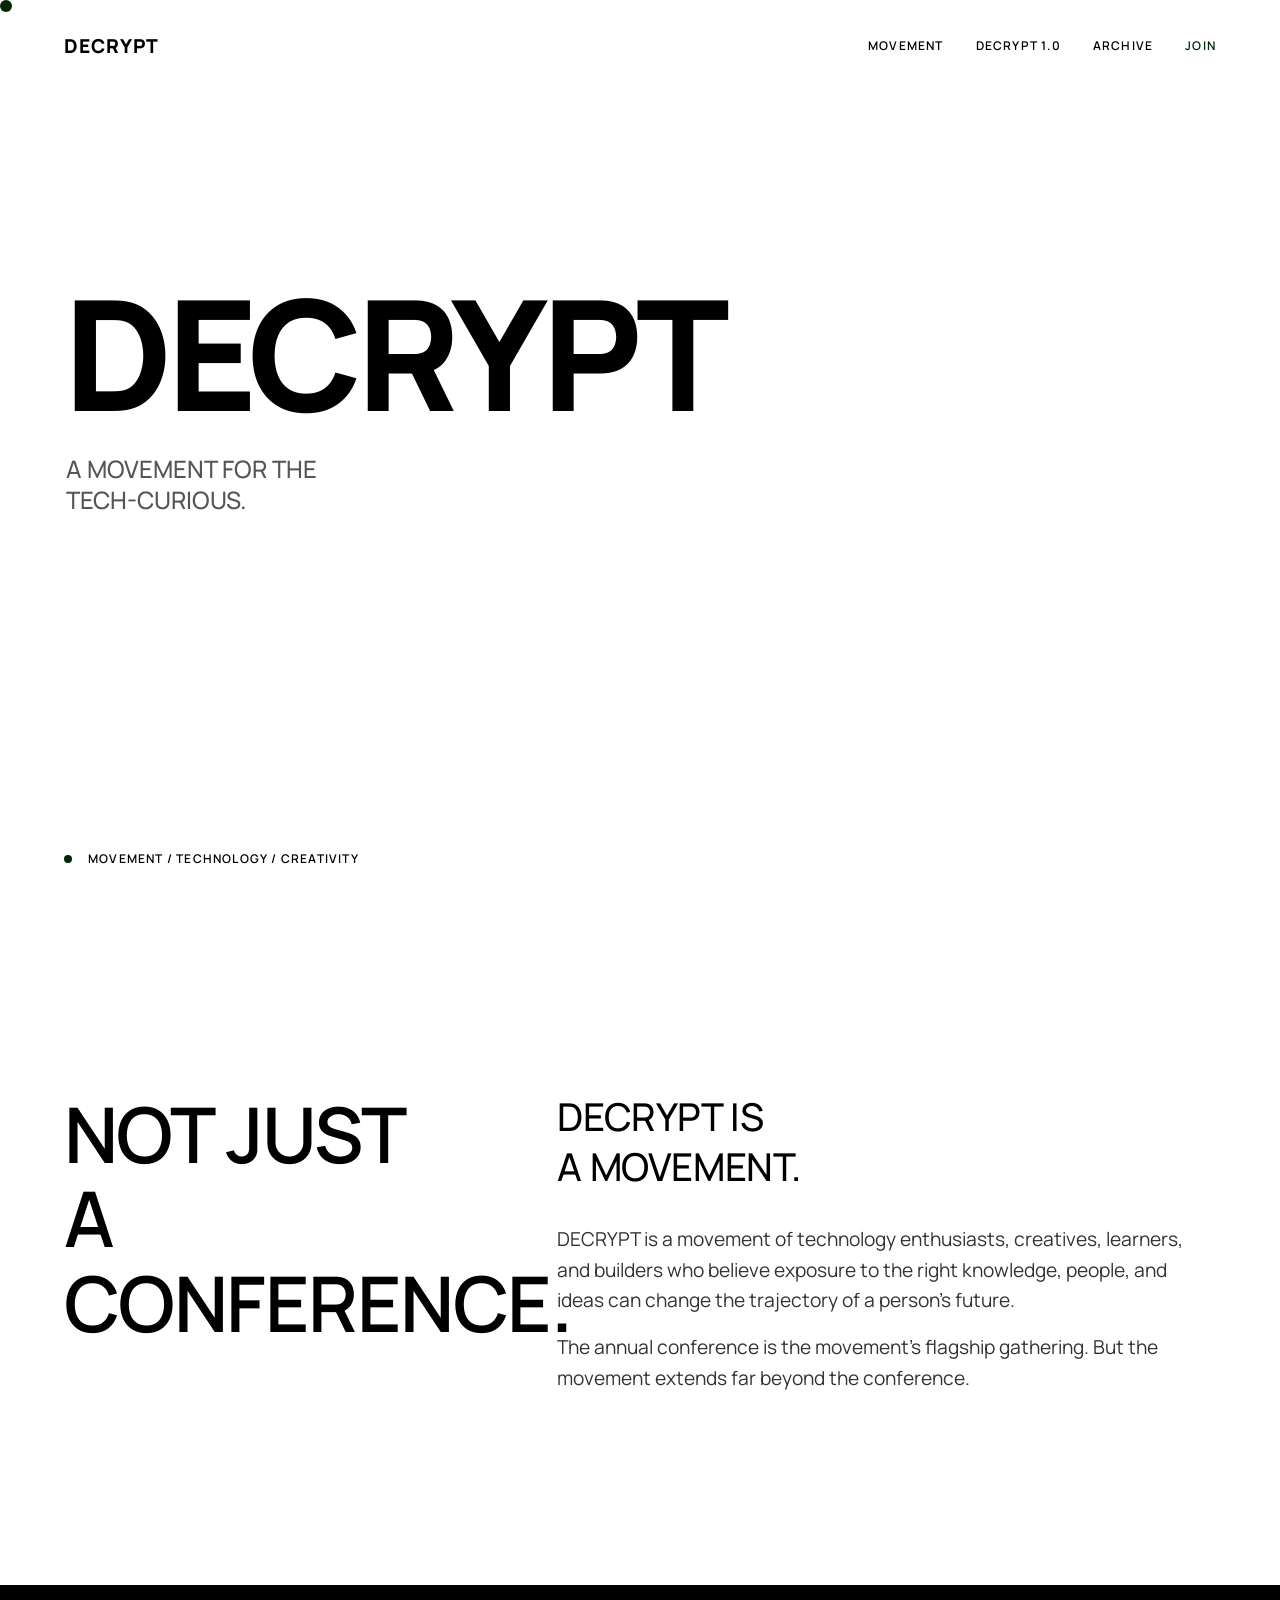
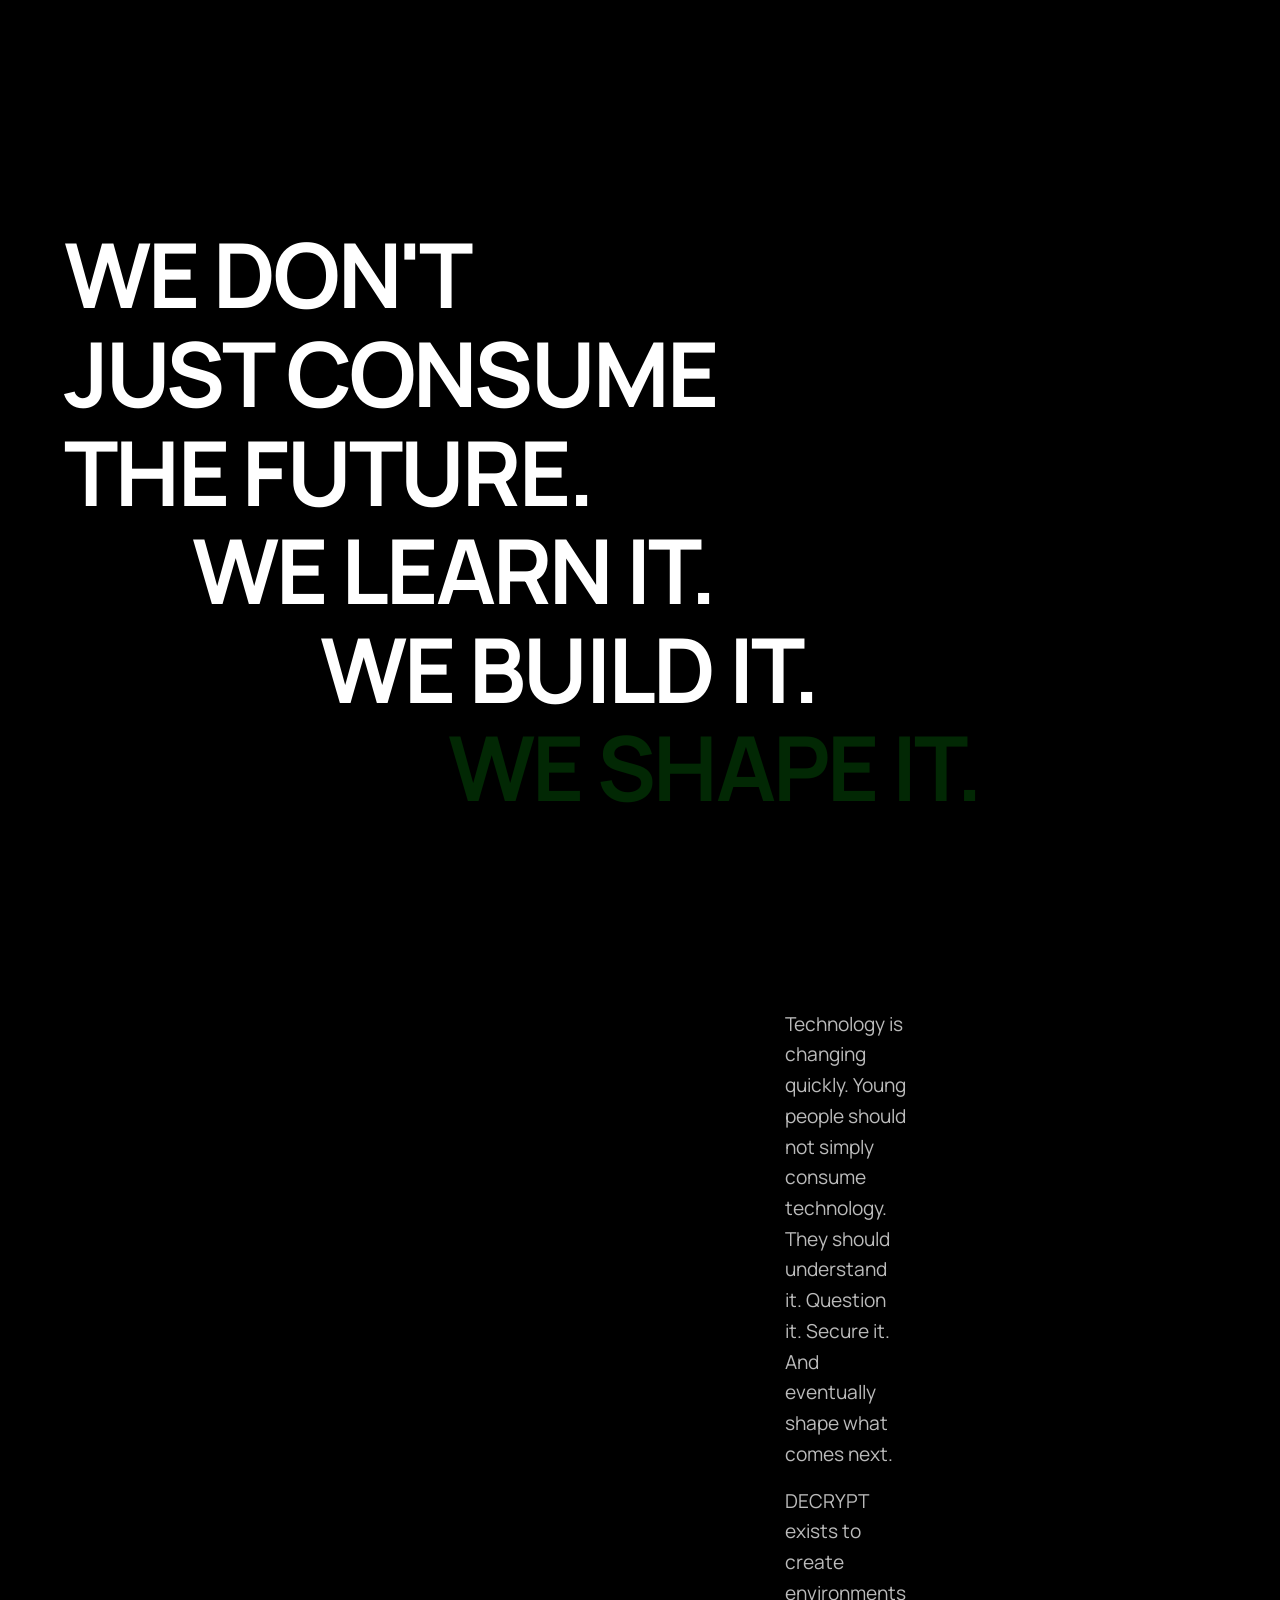
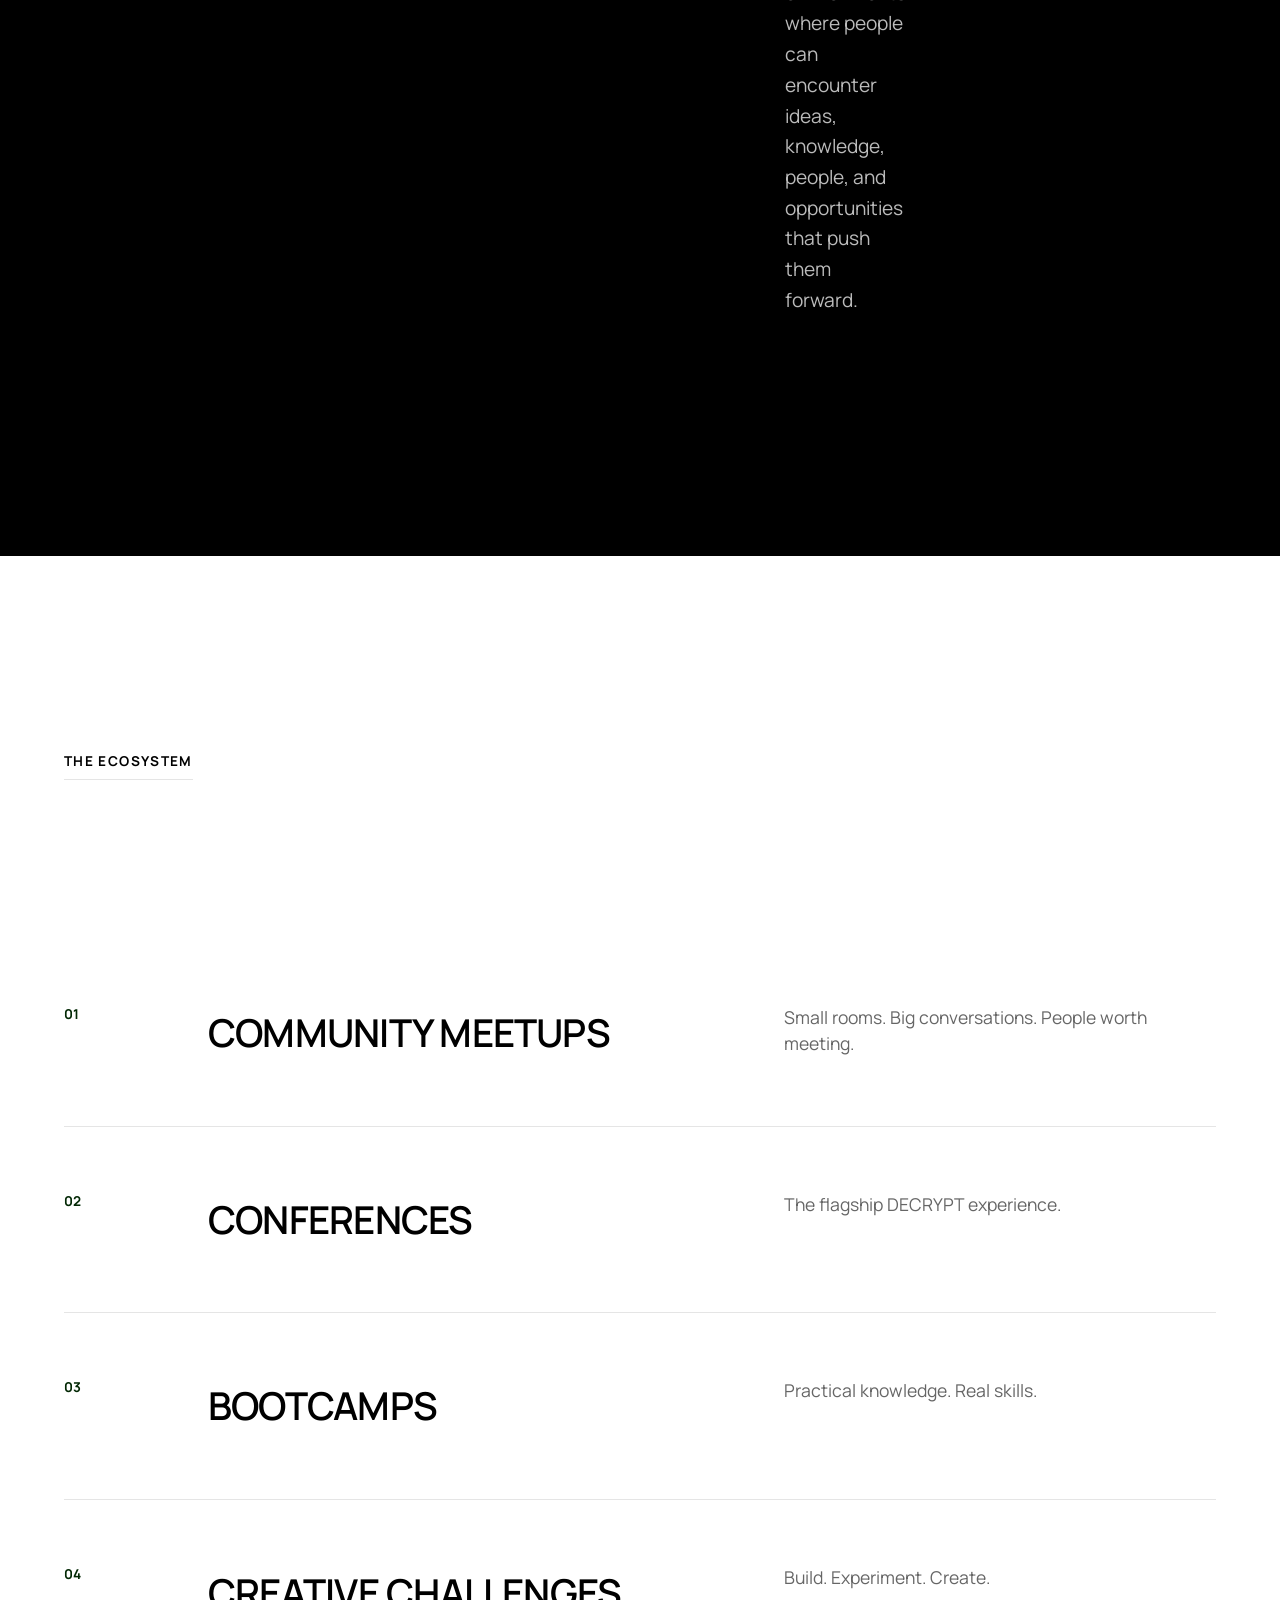
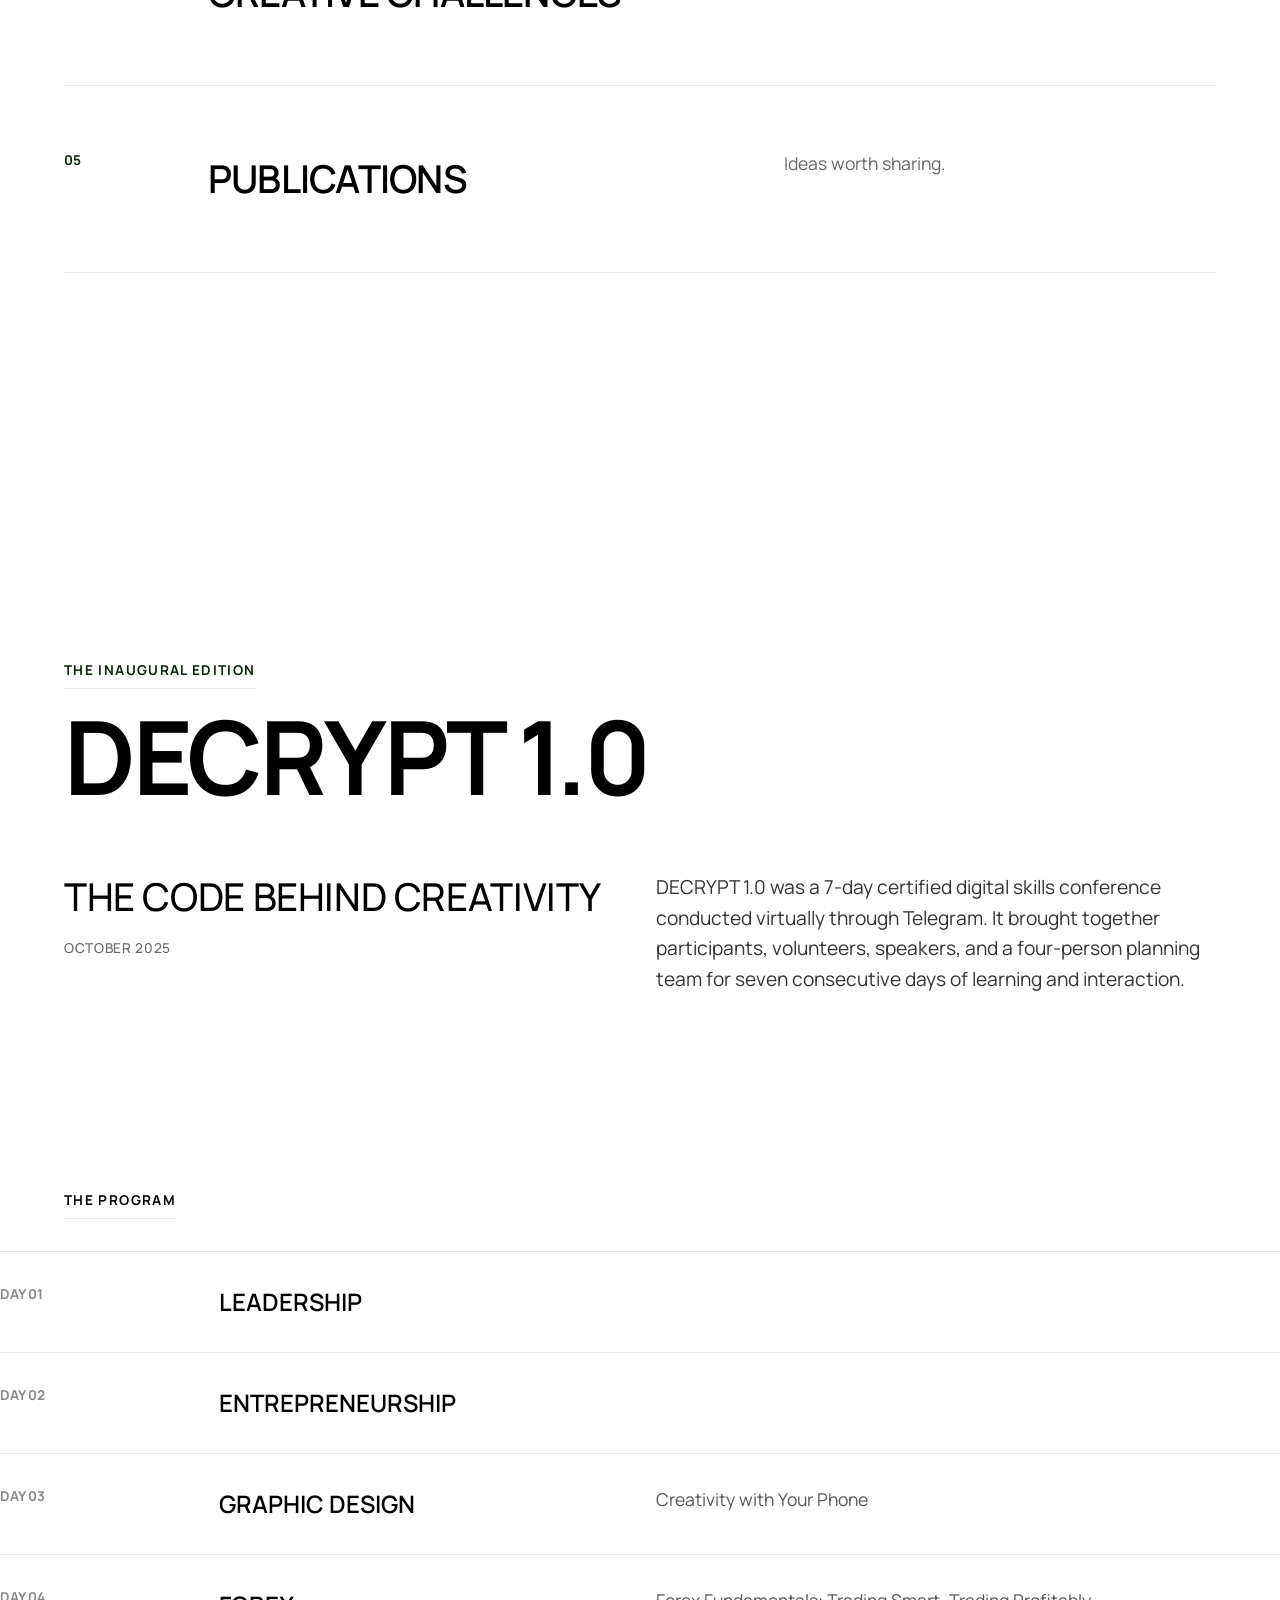
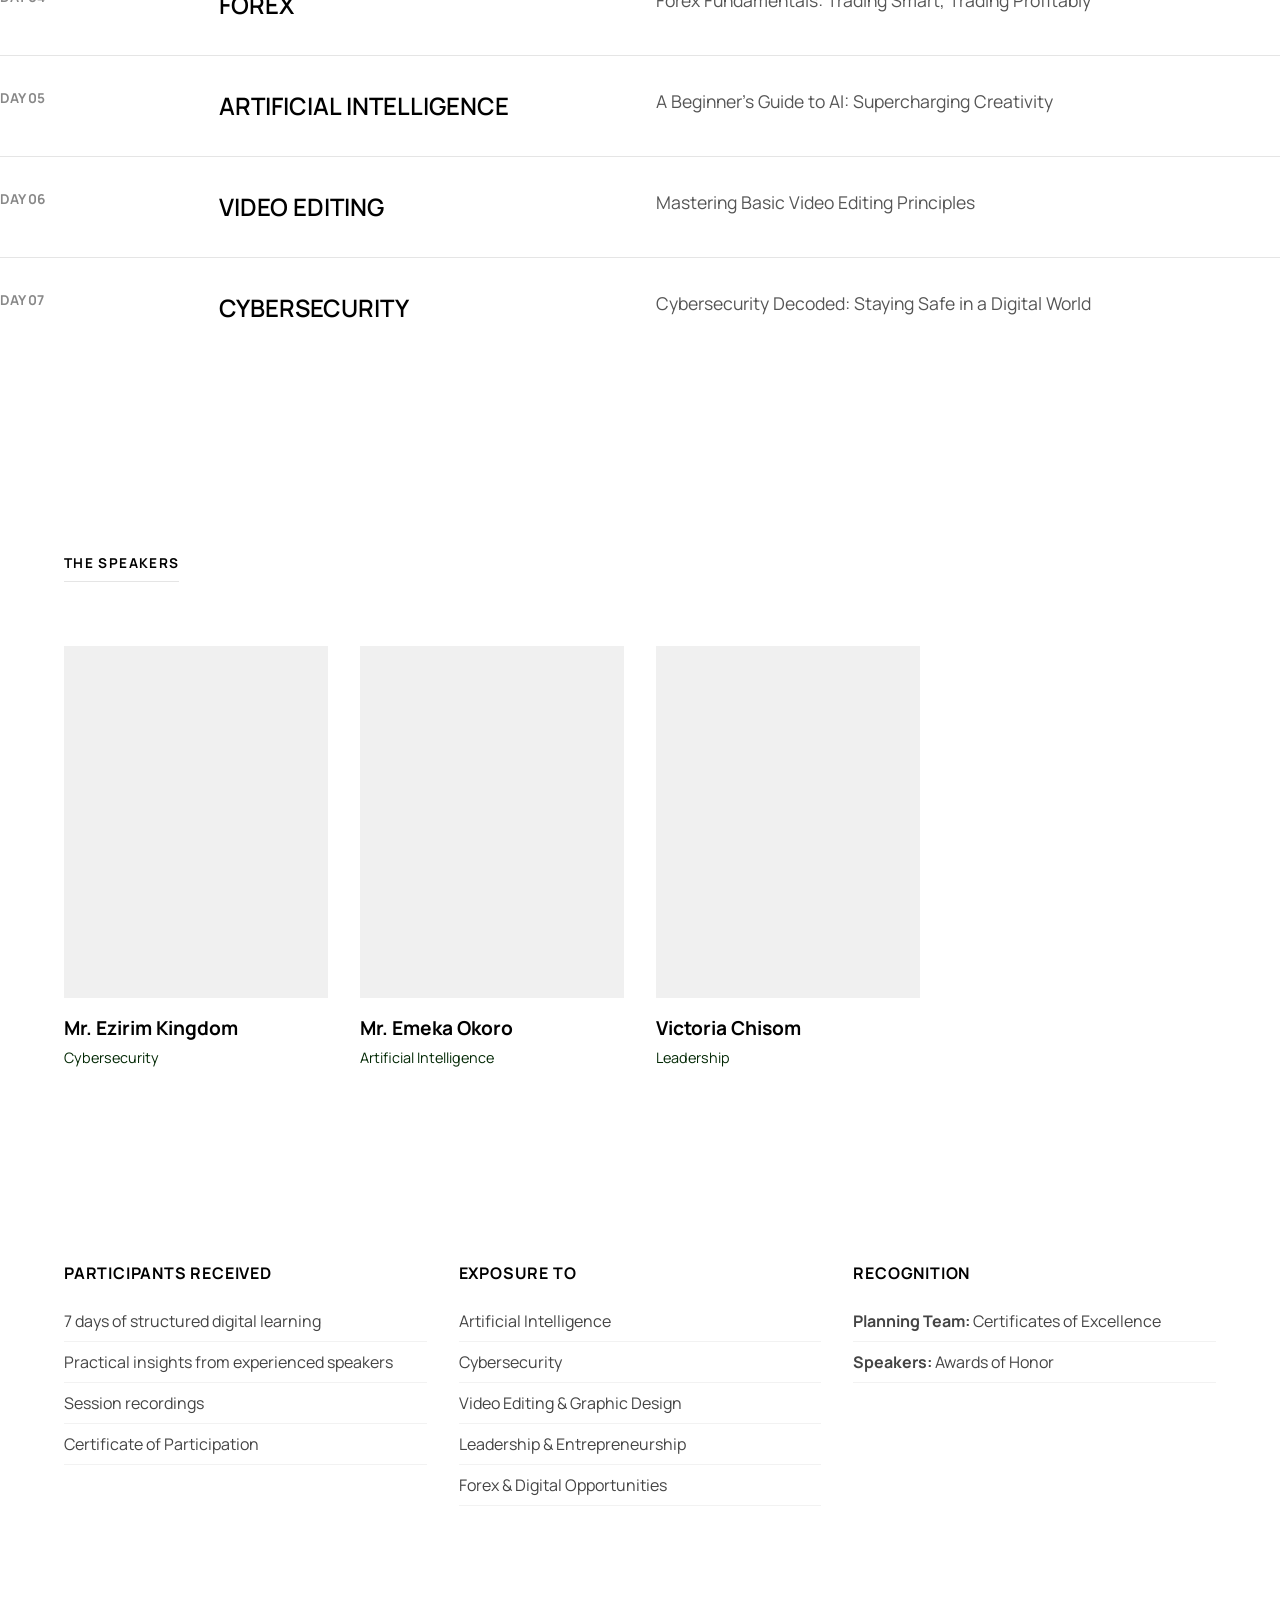
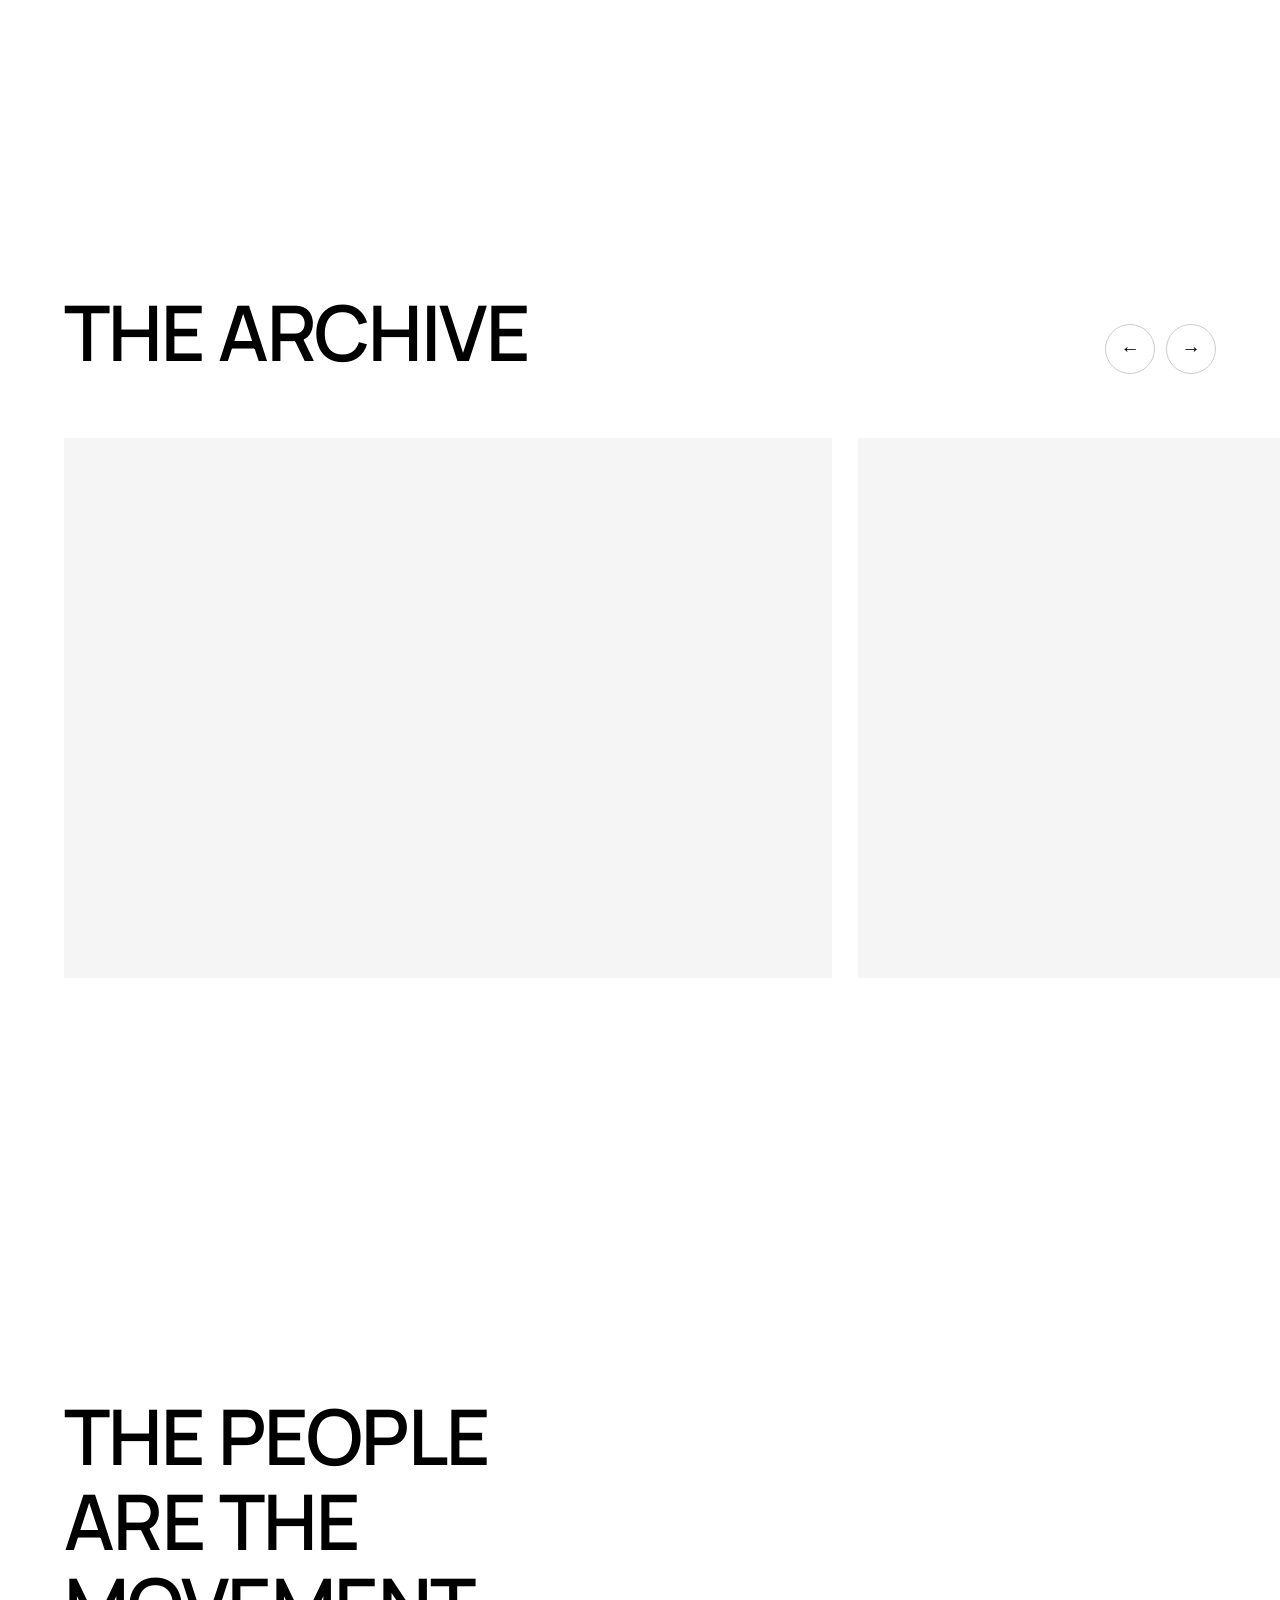
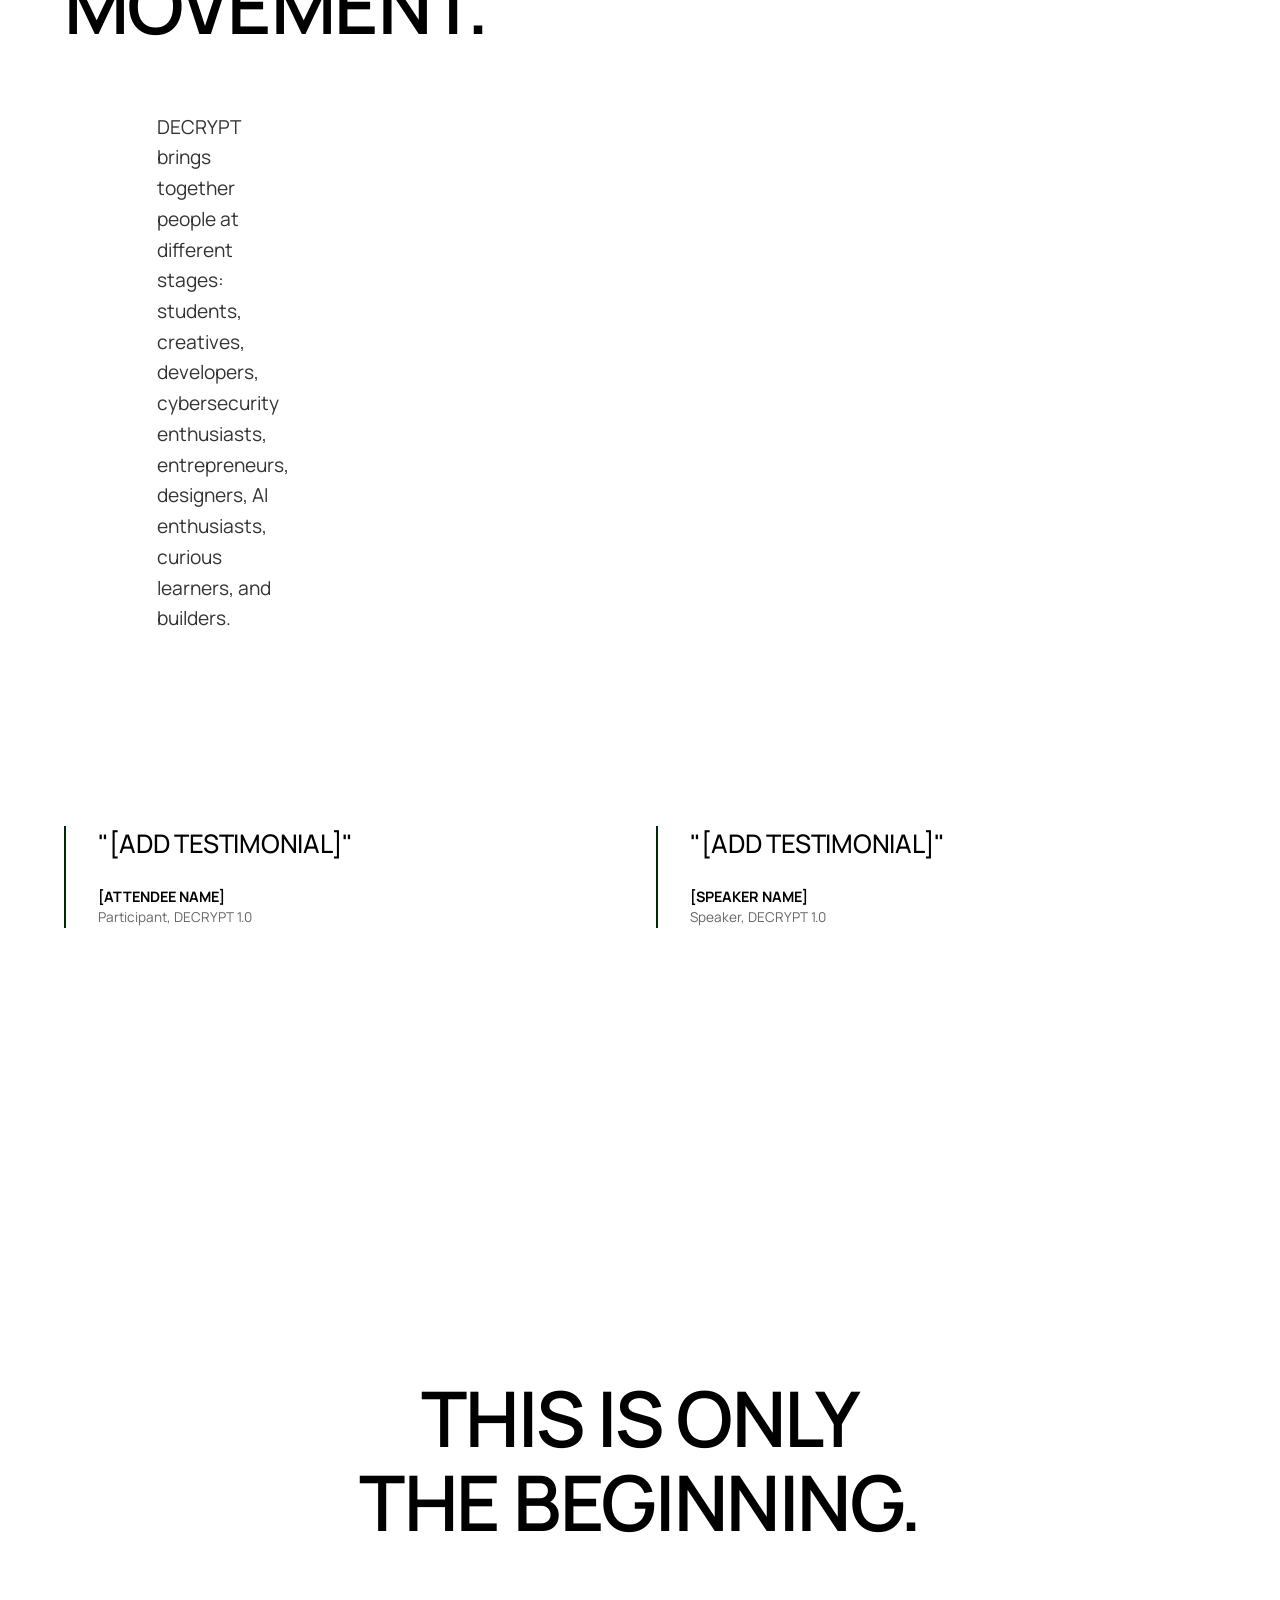
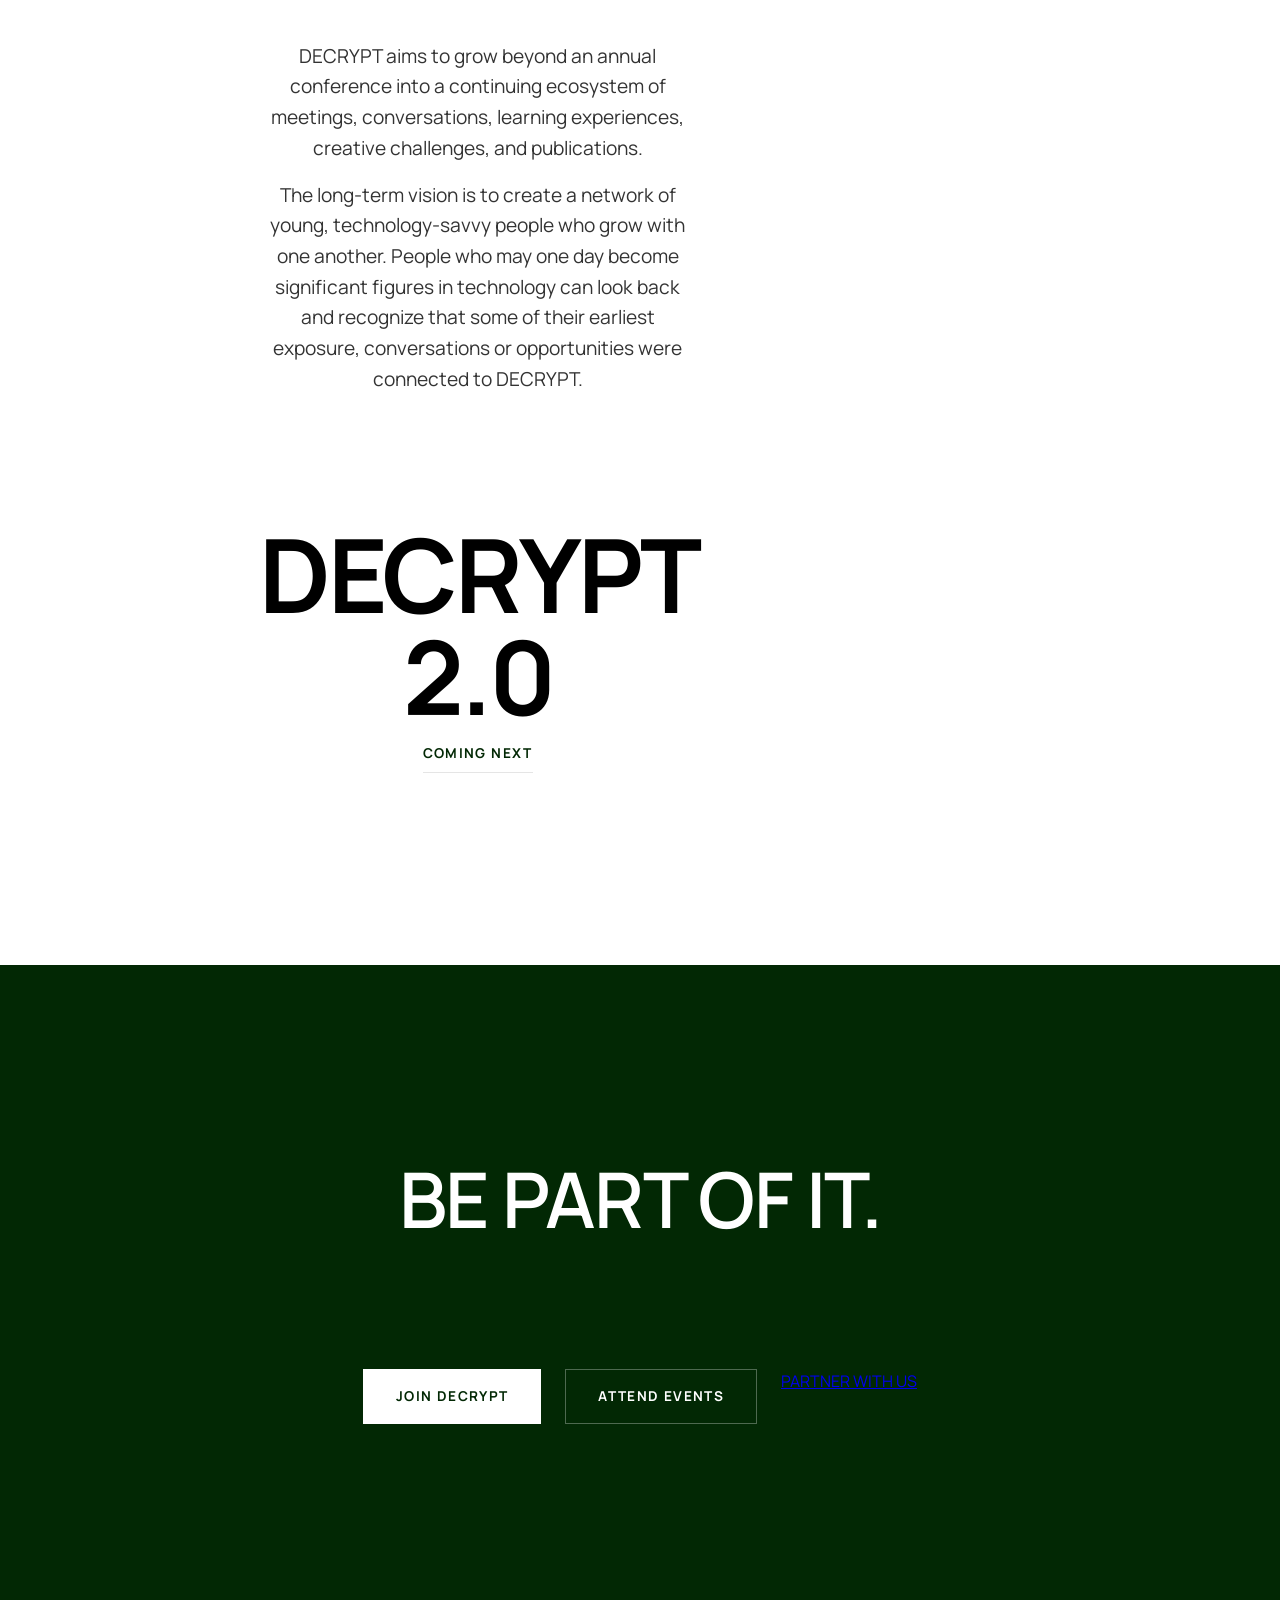
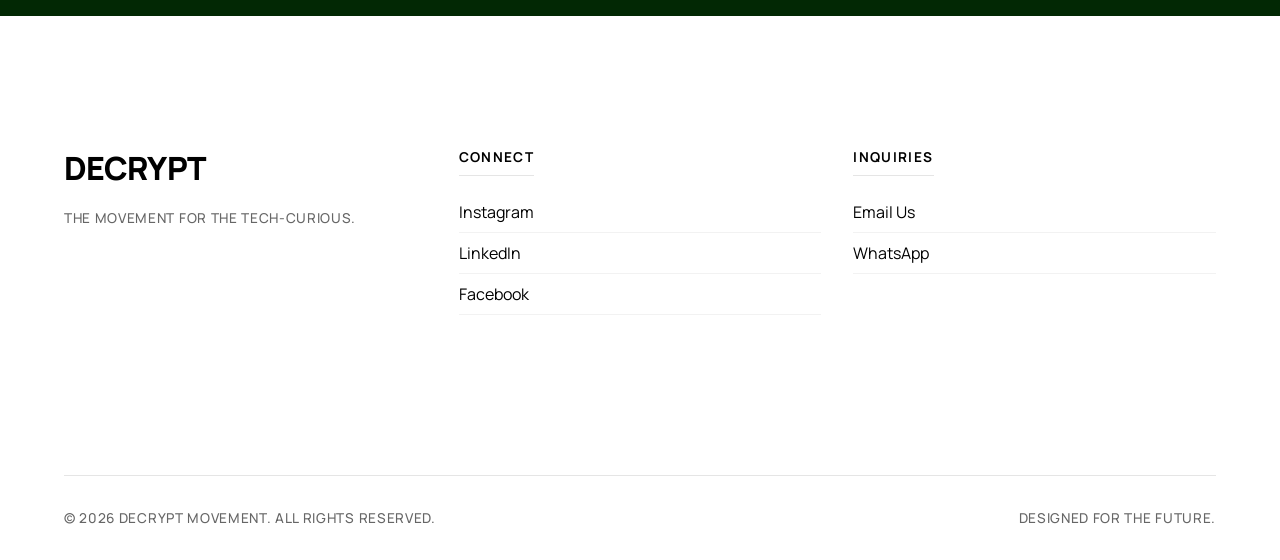
==== Decrypt/index.html @ 476b88a9 "Initial commit" ====
<!DOCTYPE html>
<html lang="en">
<head>
    <meta charset="UTF-8">
    <meta name="viewport" content="width=device-width, initial-scale=1.0">
    <title>DECRYPT — The Movement</title>
    <meta name="description" content="DECRYPT is a movement of technology enthusiasts, creatives and builders creating spaces to learn, connect and shape what comes next.">
    
    <!-- Typography -->
    <link rel="preconnect" href="https://fonts.googleapis.com">
    <link rel="preconnect" href="https://fonts.gstatic.com" crossorigin>
    <link href="https://fonts.googleapis.com/css2?family=Manrope:wght@300;400;500;600;700;800&display=swap" rel="stylesheet">
    
    <link rel="stylesheet" href="style.css">
</head>
<body>

    <!-- Loading Sequence -->
    <div id="loader">
        <div class="loader-text">DECRYPT</div>
        <div class="loader-line"></div>
    </div>

    <!-- Custom Cursor (Desktop Only) -->
    <div id="cursor">
        <span class="cursor-text"></span>
    </div>

    <!-- Navigation -->
    <nav id="navbar">
        <div class="nav-container">
            <div class="nav-logo">
                <a href="#hero">DECRYPT</a>
            </div>
            <div class="nav-links">
                <a href="#movement">MOVEMENT</a>
                <a href="#decrypt-1">DECRYPT 1.0</a>
                <a href="#archive">ARCHIVE</a>
                <a href="#join" class="nav-join">JOIN</a>
            </div>
            <button class="mobile-menu-btn" aria-label="Toggle menu">
                <span></span>
                <span></span>
            </button>
        </div>
    </nav>

    <!-- Mobile Menu Overlay -->
    <div class="mobile-menu">
        <div class="mobile-links">
            <a href="#movement">MOVEMENT</a>
            <a href="#decrypt-1">DECRYPT 1.0</a>
            <a href="#archive">ARCHIVE</a>
            <a href="#join">JOIN DECRYPT</a>
        </div>
    </div>

    <main>
        <!-- 01 HERO -->
        <section id="hero" class="section-hero">
            <div class="hero-content">
                <h1 class="hero-title reveal-text">DECRYPT</h1>
                <div class="hero-meta reveal-up">
                    <p>A MOVEMENT FOR THE<br>TECH-CURIOUS.</p>
                </div>
            </div>
            <div class="hero-footer reveal-up delay-1">
                <span class="green-dot"></span>
                <p>MOVEMENT / TECHNOLOGY / CREATIVITY</p>
            </div>
        </section>

        <!-- 02 THE MOVEMENT -->
        <section id="movement" class="section-movement">
            <div class="grid">
                <div class="col-5">
                    <h2 class="section-heading reveal-up">NOT JUST<br>A CONFERENCE.</h2>
                </div>
                <div class="col-7">
                    <p class="large-body reveal-up delay-1">DECRYPT IS<br>A MOVEMENT.</p>
                    <p class="standard-body reveal-up delay-2 mt-2">DECRYPT is a movement of technology enthusiasts, creatives, learners, and builders who believe exposure to the right knowledge, people, and ideas can change the trajectory of a person's future.</p>
                    <p class="standard-body reveal-up delay-3 mt-1">The annual conference is the movement's flagship gathering. But the movement extends far beyond the conference.</p>
                </div>
            </div>
        </section>

        <!-- 03 MANIFESTO -->
        <section id="manifesto" class="section-manifesto">
            <div class="manifesto-wrapper">
                <h2 class="manifesto-text reveal-up">WE DON'T<br>JUST CONSUME<br>THE FUTURE.</h2>
                <h2 class="manifesto-text indent-1 reveal-up">WE LEARN IT.</h2>
                <h2 class="manifesto-text indent-2 reveal-up">WE BUILD IT.</h2>
                <h2 class="manifesto-text indent-3 reveal-up accent-text">WE SHAPE IT.</h2>
                
                <div class="grid mt-5">
                    <div class="col-4 push-8">
                        <p class="standard-body reveal-up">Technology is changing quickly. Young people should not simply consume technology. They should understand it. Question it. Secure it. And eventually shape what comes next.</p>
                        <p class="standard-body reveal-up mt-1">DECRYPT exists to create environments where people can encounter ideas, knowledge, people, and opportunities that push them forward.</p>
                    </div>
                </div>
            </div>
        </section>

        <!-- 04 WHAT WE DO -->
        <section id="ecosystem" class="section-ecosystem">
            <div class="grid">
                <div class="col-12 mb-4">
                    <h3 class="meta-heading reveal-up">THE ECOSYSTEM</h3>
                </div>
                <div class="col-12 ecosystem-list" id="ecosystem-container">
                    <!-- Populated by JS -->
                </div>
            </div>
        </section>

        <!-- 05 DECRYPT 1.0 -->
        <section id="decrypt-1" class="section-decrypt-1">
            <div class="grid decrypt-header">
                <div class="col-12 reveal-up">
                    <h3 class="meta-heading accent-text">THE INAUGURAL EDITION</h3>
                    <h2 class="massive-heading mt-1">DECRYPT 1.0</h2>
                </div>
                <div class="col-6 mt-2 reveal-up delay-1">
                    <p class="large-body">THE CODE BEHIND CREATIVITY</p>
                    <p class="meta-text mt-1">OCTOBER 2025</p>
                </div>
                <div class="col-6 mt-2 reveal-up delay-2">
                    <p class="standard-body">DECRYPT 1.0 was a 7-day certified digital skills conference conducted virtually through Telegram. It brought together participants, volunteers, speakers, and a four-person planning team for seven consecutive days of learning and interaction.</p>
                </div>
            </div>

            <!-- Timeline -->
            <div class="timeline-container mt-5">
                <div class="grid">
                    <div class="col-12 mb-2">
                        <h3 class="meta-heading reveal-up">THE PROGRAM</h3>
                    </div>
                </div>
                <div class="timeline" id="timeline-container">
                    <!-- Populated by JS -->
                </div>
            </div>

            <!-- Speakers -->
            <div class="speakers-container mt-5">
                <div class="grid">
                    <div class="col-12 mb-3">
                        <h3 class="meta-heading reveal-up">THE SPEAKERS</h3>
                    </div>
                </div>
                <div class="grid speakers-grid" id="speakers-container">
                    <!-- Populated by JS -->
                </div>
            </div>

            <!-- Outcomes -->
            <div class="outcomes-container mt-5">
                <div class="grid">
                    <div class="col-4 reveal-up">
                        <h4 class="small-heading mb-1">PARTICIPANTS RECEIVED</h4>
                        <ul class="clean-list">
                            <li>7 days of structured digital learning</li>
                            <li>Practical insights from experienced speakers</li>
                            <li>Session recordings</li>
                            <li>Certificate of Participation</li>
                        </ul>
                    </div>
                    <div class="col-4 reveal-up delay-1">
                        <h4 class="small-heading mb-1">EXPOSURE TO</h4>
                        <ul class="clean-list">
                            <li>Artificial Intelligence</li>
                            <li>Cybersecurity</li>
                            <li>Video Editing & Graphic Design</li>
                            <li>Leadership & Entrepreneurship</li>
                            <li>Forex & Digital Opportunities</li>
                        </ul>
                    </div>
                    <div class="col-4 reveal-up delay-2">
                        <h4 class="small-heading mb-1">RECOGNITION</h4>
                        <ul class="clean-list">
                            <li><strong>Planning Team:</strong> Certificates of Excellence</li>
                            <li><strong>Speakers:</strong> Awards of Honor</li>
                        </ul>
                    </div>
                </div>
            </div>
        </section>

        <!-- 06 THE ARCHIVE -->
        <section id="archive" class="section-archive">
            <div class="archive-header reveal-up">
                <h2 class="section-heading">THE ARCHIVE</h2>
                <div class="archive-controls">
                    <button id="prev-archive" aria-label="Previous image">←</button>
                    <button id="next-archive" aria-label="Next image">→</button>
                </div>
            </div>
            
            <div class="archive-carousel" id="archive-carousel">
                <!-- Populated by JS -->
            </div>
        </section>

        <!-- 07 PEOPLE / COMMUNITY -->
        <section id="people" class="section-people">
            <div class="grid">
                <div class="col-6 reveal-up">
                    <h2 class="section-heading">THE PEOPLE<br>ARE THE<br>MOVEMENT.</h2>
                </div>
                <div class="col-5 push-1 mt-2 reveal-up delay-1">
                    <p class="standard-body">DECRYPT brings together people at different stages: students, creatives, developers, cybersecurity enthusiasts, entrepreneurs, designers, AI enthusiasts, curious learners, and builders.</p>
                </div>
            </div>

            <div class="testimonials mt-5" id="testimonials-container">
                <!-- Populated by JS -->
            </div>
        </section>

        <!-- 08 WHAT'S NEXT -->
        <section id="future" class="section-future">
            <div class="grid">
                <div class="col-12 reveal-up">
                    <h2 class="section-heading text-center">THIS IS ONLY<br>THE BEGINNING.</h2>
                </div>
                <div class="col-6 push-3 text-center mt-3 reveal-up delay-1">
                    <p class="standard-body">DECRYPT aims to grow beyond an annual conference into a continuing ecosystem of meetings, conversations, learning experiences, creative challenges, and publications.</p>
                    <p class="standard-body mt-1">The long-term vision is to create a network of young, technology-savvy people who grow with one another. People who may one day become significant figures in technology can look back and recognize that some of their earliest exposure, conversations or opportunities were connected to DECRYPT.</p>
                    
                    <div class="next-teaser mt-4">
                        <h3 class="massive-heading">DECRYPT 2.0</h3>
                        <p class="meta-heading accent-text mt-1">COMING NEXT</p>
                    </div>
                </div>
            </div>
        </section>

        <!-- 09 JOIN DECRYPT -->
        <section id="join" class="section-join">
            <div class="join-content reveal-up">
                <h2 class="section-heading">BE PART OF IT.</h2>
                <div class="cta-group mt-4" id="cta-container">
                    <!-- Populated by JS -->
                </div>
            </div>
        </section>

    </main>

    <!-- 10 FOOTER -->
    <footer id="footer">
        <div class="grid">
            <div class="col-4">
                <h3 class="footer-logo">DECRYPT</h3>
                <p class="meta-text mt-1">The movement for the tech-curious.</p>
            </div>
            <div class="col-4">
                <h4 class="meta-heading mb-1">CONNECT</h4>
                <ul class="clean-list" id="social-links">
                    <!-- Populated by JS -->
                </ul>
            </div>
            <div class="col-4">
                <h4 class="meta-heading mb-1">INQUIRIES</h4>
                <ul class="clean-list" id="contact-links">
                    <!-- Populated by JS -->
                </ul>
            </div>
            <div class="col-12 footer-bottom mt-4 pt-2 border-top">
                <p class="meta-text">© <span id="current-year"></span> DECRYPT MOVEMENT. ALL RIGHTS RESERVED.</p>
                <p class="meta-text">DESIGNED FOR THE FUTURE.</p>
            </div>
        </div>
    </footer>

    <!-- Fullscreen Image Viewer -->
    <div id="image-viewer" class="fullscreen-viewer">
        <button class="viewer-close" aria-label="Close viewer">✕</button>
        <button class="viewer-prev" aria-label="Previous image">←</button>
        <img src="" alt="Fullscreen view" id="viewer-image">
        <button class="viewer-next" aria-label="Next image">→</button>
        <div class="viewer-counter"><span id="viewer-current">1</span> / <span id="viewer-total">1</span></div>
    </div>

    <script src="script.js"></script>
</body>
</html>
---- Decrypt/style.css ----
/* ==========================================================================
   CSS VARIABLES & SETUP
   ========================================================================== */
:root {
    --bg: #ffffff;
    --text: #000000;
    --accent: #022804;
    
    --font-main: 'Manrope', -apple-system, BlinkMacSystemFont, sans-serif;
    
    --space-xs: 0.5rem;
    --space-sm: 1rem;
    --space-md: 2rem;
    --space-lg: 4rem;
    --space-xl: 8rem;
    --space-xxl: 12rem;
    
    --transition-smooth: cubic-bezier(0.16, 1, 0.3, 1);
}

* {
    margin: 0;
    padding: 0;
    box-sizing: border-box;
}

html {
    scroll-behavior: smooth;
    background-color: var(--bg);
}

body {
    font-family: var(--font-main);
    color: var(--text);
    background-color: var(--bg);
    line-height: 1.5;
    overflow-x: hidden;
    -webkit-font-smoothing: antialiased;
    -moz-osx-font-smoothing: grayscale;
}

::selection {
    background-color: var(--accent);
    color: var(--bg);
}

/* ==========================================================================
   TYPOGRAPHY
   ========================================================================== */
.hero-title {
    font-size: clamp(4rem, 12vw, 12rem);
    font-weight: 800;
    letter-spacing: -0.04em;
    line-height: 0.9;
    text-transform: uppercase;
}

.massive-heading {
    font-size: clamp(3rem, 8vw, 8rem);
    font-weight: 700;
    letter-spacing: -0.03em;
    line-height: 1;
}

.section-heading {
    font-size: clamp(2.5rem, 6vw, 6rem);
    font-weight: 600;
    letter-spacing: -0.02em;
    line-height: 1.1;
}

.large-body {
    font-size: clamp(1.5rem, 3vw, 2.5rem);
    font-weight: 500;
    line-height: 1.3;
    letter-spacing: -0.01em;
}

.standard-body {
    font-size: clamp(1rem, 1.5vw, 1.25rem);
    font-weight: 400;
    line-height: 1.6;
    color: #333;
}

.small-heading {
    font-size: 1rem;
    font-weight: 700;
    letter-spacing: 0.05em;
    text-transform: uppercase;
}

.meta-heading {
    font-size: 0.85rem;
    font-weight: 700;
    letter-spacing: 0.1em;
    text-transform: uppercase;
    border-bottom: 1px solid rgba(0,0,0,0.1);
    padding-bottom: 0.5rem;
    display: inline-block;
}

.meta-text {
    font-size: 0.85rem;
    font-weight: 500;
    letter-spacing: 0.05em;
    text-transform: uppercase;
    color: #666;
}

.accent-text {
    color: var(--accent);
}

/* ==========================================================================
   GRID & LAYOUT
   ========================================================================== */
.grid {
    display: grid;
    grid-template-columns: repeat(12, 1fr);
    gap: var(--space-md);
    width: 100%;
    max-width: 1600px;
    margin: 0 auto;
    padding: 0 5vw;
}

.col-12 { grid-column: span 12; }
.col-8 { grid-column: span 8; }
.col-7 { grid-column: span 7; }
.col-6 { grid-column: span 6; }
.col-5 { grid-column: span 5; }
.col-4 { grid-column: span 4; }
.col-3 { grid-column: span 3; }

.push-1 { grid-column-start: 2; }
.push-2 { grid-column-start: 3; }
.push-3 { grid-column-start: 4; }
.push-8 { grid-column-start: 9; }

.mt-1 { margin-top: var(--space-sm); }
.mt-2 { margin-top: var(--space-md); }
.mt-3 { margin-top: var(--space-lg); }
.mt-4 { margin-top: var(--space-xl); }
.mt-5 { margin-top: var(--space-xxl); }
.mb-1 { margin-bottom: var(--space-sm); }
.mb-2 { margin-bottom: var(--space-md); }
.mb-3 { margin-bottom: var(--space-lg); }
.mb-4 { margin-bottom: var(--space-xl); }

.pt-2 { padding-top: var(--space-md); }
.border-top { border-top: 1px solid rgba(0,0,0,0.1); }
.text-center { text-align: center; }

/* ==========================================================================
   COMPONENTS
   ========================================================================== */
.clean-list {
    list-style: none;
}
.clean-list li {
    font-size: 1rem;
    padding: 0.5rem 0;
    border-bottom: 1px solid rgba(0,0,0,0.05);
    color: #444;
}

.btn-primary, .btn-secondary {
    display: inline-block;
    padding: 1rem 2rem;
    font-size: 0.85rem;
    font-weight: 700;
    letter-spacing: 0.1em;
    text-transform: uppercase;
    text-decoration: none;
    border-radius: 0;
    transition: all 0.4s var(--transition-smooth);
    cursor: pointer;
}

.btn-primary {
    background-color: var(--accent);
    color: var(--bg);
    border: 1px solid var(--accent);
}
.btn-primary:hover {
    background-color: var(--text);
    border-color: var(--text);
}

.btn-secondary {
    background-color: transparent;
    color: var(--text);
    border: 1px solid rgba(0,0,0,0.2);
}
.btn-secondary:hover {
    border-color: var(--text);
}

/* ==========================================================================
   NAVIGATION
   ========================================================================== */
nav {
    position: fixed;
    top: 0;
    left: 0;
    width: 100%;
    padding: var(--space-md) 5vw;
    z-index: 100;
    transition: all 0.4s var(--transition-smooth);
}
nav.scrolled {
    background: rgba(255, 255, 255, 0.95);
    backdrop-filter: blur(10px);
    padding: var(--space-sm) 5vw;
    border-bottom: 1px solid rgba(0,0,0,0.05);
}

.nav-container {
    display: flex;
    justify-content: space-between;
    align-items: center;
    max-width: 1600px;
    margin: 0 auto;
}

.nav-logo a {
    font-weight: 800;
    font-size: 1.2rem;
    text-decoration: none;
    color: var(--text);
    letter-spacing: 0.05em;
}

.nav-links {
    display: flex;
    gap: 2rem;
    align-items: center;
}

.nav-links a {
    font-size: 0.75rem;
    font-weight: 600;
    letter-spacing: 0.1em;
    text-decoration: none;
    color: var(--text);
    text-transform: uppercase;
    transition: color 0.3s;
}

.nav-links a:hover {
    color: var(--accent);
}

.nav-join {
    color: var(--accent) !important;
}

.mobile-menu-btn {
    display: none;
    background: none;
    border: none;
    cursor: pointer;
    z-index: 102;
    flex-direction: column;
    gap: 6px;
}
.mobile-menu-btn span {
    display: block;
    width: 24px;
    height: 2px;
    background: var(--text);
    transition: all 0.3s ease;
}
.mobile-menu-btn.active span:nth-child(1) {
    transform: translateY(8px) rotate(45deg);
}
.mobile-menu-btn.active span:nth-child(2) {
    transform: rotate(-45deg);
}

.mobile-menu {
    position: fixed;
    top: 0;
    left: 0;
    width: 100%;
    height: 100vh;
    background: var(--bg);
    z-index: 101;
    display: flex;
    align-items: center;
    justify-content: center;
    opacity: 0;
    pointer-events: none;
    transition: opacity 0.5s var(--transition-smooth);
}
.mobile-menu.active {
    opacity: 1;
    pointer-events: auto;
}
.mobile-links {
    display: flex;
    flex-direction: column;
    gap: 2rem;
    text-align: center;
}
.mobile-links a {
    font-size: 2rem;
    font-weight: 700;
    text-decoration: none;
    color: var(--text);
    letter-spacing: -0.02em;
}

/* ==========================================================================
   SECTIONS
   ========================================================================== */
section {
    padding: var(--space-xxl) 0;
    position: relative;
}

/* 01 Hero */
.section-hero {
    height: 100vh;
    display: flex;
    flex-direction: column;
    justify-content: center;
    padding-top: 10vh;
}
.hero-content {
    padding: 0 5vw;
    max-width: 1600px;
    margin: 0 auto;
    width: 100%;
}
.hero-meta {
    margin-top: var(--space-md);
    margin-left: 2px;
}
.hero-meta p {
    font-size: clamp(1rem, 2vw, 1.5rem);
    font-weight: 500;
    line-height: 1.3;
    color: #555;
}
.hero-footer {
    position: absolute;
    bottom: var(--space-md);
    left: 5vw;
    display: flex;
    align-items: center;
    gap: 1rem;
}
.hero-footer p {
    font-size: 0.75rem;
    font-weight: 600;
    letter-spacing: 0.1em;
}
.green-dot {
    width: 8px;
    height: 8px;
    background-color: var(--accent);
    border-radius: 50%;
}

/* 03 Manifesto */
.section-manifesto {
    background-color: var(--text);
    color: var(--bg);
    padding: 15rem 0;
}
.section-manifesto .standard-body {
    color: #bbb;
}
.manifesto-wrapper {
    max-width: 1600px;
    margin: 0 auto;
    padding: 0 5vw;
}
.manifesto-text {
    font-size: clamp(3rem, 7vw, 7rem);
    font-weight: 700;
    line-height: 1.1;
    letter-spacing: -0.03em;
}
.indent-1 { margin-left: 10vw; }
.indent-2 { margin-left: 20vw; }
.indent-3 { margin-left: 30vw; }

/* 04 Ecosystem */
.ecosystem-list {
    display: flex;
    flex-direction: column;
}
.eco-item {
    display: grid;
    grid-template-columns: 1fr 4fr 3fr;
    padding: var(--space-lg) 0;
    border-bottom: 1px solid rgba(0,0,0,0.1);
    transition: background 0.4s var(--transition-smooth);
}
.eco-item:hover {
    background: rgba(2, 40, 4, 0.02);
}
.eco-num {
    font-size: 0.85rem;
    font-weight: 700;
    color: var(--accent);
}
.eco-title {
    font-size: clamp(1.5rem, 3vw, 2.5rem);
    font-weight: 600;
    letter-spacing: -0.02em;
}
.eco-desc {
    color: #666;
    font-size: 1.1rem;
}

/* 05 Decrypt 1.0 */
.timeline-item {
    display: grid;
    grid-template-columns: repeat(12, 1fr);
    gap: var(--space-md);
    padding: var(--space-md) 0;
    border-top: 1px solid rgba(0,0,0,0.1);
    position: relative;
    cursor: default;
    transition: padding 0.3s ease;
}
.timeline-item:hover {
    padding-left: 1rem;
}
.timeline-item::before {
    content: '';
    position: absolute;
    left: 0;
    top: 50%;
    transform: translateY(-50%);
    width: 3px;
    height: 0%;
    background: var(--accent);
    transition: height 0.3s ease;
}
.timeline-item:hover::before {
    height: 100%;
}
.tl-day {
    grid-column: span 2;
    font-size: 0.85rem;
    font-weight: 700;
    color: #888;
}
.tl-topic {
    grid-column: span 4;
    font-size: 1.5rem;
    font-weight: 600;
}
.tl-desc {
    grid-column: span 6;
    color: #555;
    font-size: 1.1rem;
}

.speakers-grid {
    row-gap: var(--space-lg);
}
.speaker-card {
    grid-column: span 3;
}
.speaker-img-wrapper {
    width: 100%;
    aspect-ratio: 3/4;
    background: #f0f0f0;
    overflow: hidden;
    margin-bottom: 1rem;
}
.speaker-img {
    width: 100%;
    height: 100%;
    object-fit: cover;
    filter: grayscale(100%);
    transition: all 0.6s var(--transition-smooth);
}
.speaker-card:hover .speaker-img {
    filter: grayscale(0%);
    transform: scale(1.05);
}
.speaker-name {
    font-size: 1.2rem;
    font-weight: 700;
}
.speaker-topic {
    font-size: 0.9rem;
    color: var(--accent);
    margin-top: 0.25rem;
}

/* 06 Archive */
.section-archive {
    padding-left: 5vw; /* Bleeds off right edge */
    padding-right: 0;
    overflow: hidden;
}
.archive-header {
    display: flex;
    justify-content: space-between;
    align-items: flex-end;
    padding-right: 5vw;
    margin-bottom: var(--space-lg);
}
.archive-controls button {
    background: none;
    border: 1px solid rgba(0,0,0,0.2);
    width: 50px;
    height: 50px;
    border-radius: 50%;
    font-size: 1.2rem;
    cursor: pointer;
    transition: all 0.3s ease;
    margin-left: 0.5rem;
}
.archive-controls button:hover {
    background: var(--accent);
    color: var(--bg);
    border-color: var(--accent);
}
.archive-carousel {
    display: flex;
    gap: 2vw;
    overflow-x: auto;
    scroll-snap-type: x mandatory;
    scrollbar-width: none; /* Firefox */
    -ms-overflow-style: none;  /* IE and Edge */
    cursor: grab;
    padding-bottom: 2rem;
}
.archive-carousel::-webkit-scrollbar {
    display: none;
}
.archive-carousel:active {
    cursor: grabbing;
}
.archive-item {
    flex: 0 0 auto;
    width: 40vw;
    height: 60vh;
    scroll-snap-align: start;
    position: relative;
    overflow: hidden;
    background: #f5f5f5;
}
.archive-item.small {
    width: 25vw;
    height: 40vh;
    align-self: flex-end;
}
.archive-item.large {
    width: 60vw;
}
.archive-item img {
    width: 100%;
    height: 100%;
    object-fit: cover;
    transition: transform 0.8s var(--transition-smooth);
}
.archive-item:hover img {
    transform: scale(1.03);
}
.archive-meta {
    position: absolute;
    bottom: 0;
    left: 0;
    width: 100%;
    padding: 1.5rem;
    background: linear-gradient(transparent, rgba(0,0,0,0.7));
    color: var(--bg);
    opacity: 0;
    transition: opacity 0.3s ease;
}
.archive-item:hover .archive-meta {
    opacity: 1;
}

/* 07 Testimonials */
.testimonial-card {
    grid-column: span 6;
    border-left: 2px solid var(--accent);
    padding-left: 2rem;
    margin-bottom: var(--space-lg);
}
.test-quote {
    font-size: clamp(1.2rem, 2vw, 1.8rem);
    font-weight: 500;
    line-height: 1.4;
    letter-spacing: -0.01em;
}
.test-author {
    margin-top: 1.5rem;
    font-weight: 700;
    font-size: 0.9rem;
}
.test-role {
    color: #666;
    font-size: 0.85rem;
}

/* 09 Join */
.section-join {
    background-color: var(--accent);
    color: var(--bg);
    text-align: center;
    padding: var(--space-xxl) 5vw;
}
.cta-group {
    display: flex;
    justify-content: center;
    gap: 1.5rem;
    flex-wrap: wrap;
}
.section-join .btn-primary {
    background: var(--bg);
    color: var(--accent);
    border-color: var(--bg);
}
.section-join .btn-primary:hover {
    background: transparent;
    color: var(--bg);
}
.section-join .btn-secondary {
    color: var(--bg);
    border-color: rgba(255,255,255,0.3);
}
.section-join .btn-secondary:hover {
    border-color: var(--bg);
}

/* 10 Footer */
#footer {
    padding: var(--space-xl) 0 var(--space-md);
    background: var(--bg);
}
.footer-logo {
    font-size: 2rem;
    font-weight: 800;
    letter-spacing: -0.02em;
}
#footer a {
    color: var(--text);
    text-decoration: none;
    transition: color 0.3s;
}
#footer a:hover {
    color: var(--accent);
}
.footer-bottom {
    display: flex;
    justify-content: space-between;
}

/* ==========================================================================
   INTERACTIONS & ANIMATIONS
   ========================================================================== */
.reveal-up {
    opacity: 0;
    transform: translateY(40px);
    transition: opacity 1s var(--transition-smooth), transform 1s var(--transition-smooth);
}
.reveal-up.active {
    opacity: 1;
    transform: translateY(0);
}
.delay-1 { transition-delay: 0.1s; }
.delay-2 { transition-delay: 0.2s; }
.delay-3 { transition-delay: 0.3s; }

/* Loader */
#loader {
    position: fixed;
    inset: 0;
    background: var(--bg);
    z-index: 9999;
    display: flex;
    flex-direction: column;
    justify-content: center;
    align-items: center;
    transition: opacity 0.8s ease;
}
.loader-text {
    font-size: 2rem;
    font-weight: 800;
    letter-spacing: 0.1em;
}
.loader-line {
    width: 0;
    height: 2px;
    background: var(--accent);
    margin-top: 1rem;
    animation: loadLine 1s var(--transition-smooth) forwards;
}
@keyframes loadLine {
    to { width: 150px; }
}

/* Custom Cursor */
#cursor {
    position: fixed;
    top: 0;
    left: 0;
    width: 12px;
    height: 12px;
    background: var(--accent);
    border-radius: 50%;
    pointer-events: none;
    z-index: 9998;
    transform: translate(-50%, -50%);
    transition: width 0.3s ease, height 0.3s ease, background 0.3s ease;
    display: flex;
    align-items: center;
    justify-content: center;
}
.cursor-text {
    color: var(--bg);
    font-size: 10px;
    font-weight: 700;
    opacity: 0;
    text-transform: uppercase;
}
#cursor.hover-view {
    width: 60px;
    height: 60px;
    background: var(--accent);
}
#cursor.hover-view .cursor-text {
    opacity: 1;
}

/* Fullscreen Viewer */
.fullscreen-viewer {
    position: fixed;
    inset: 0;
    background: rgba(0,0,0,0.95);
    z-index: 10000;
    display: flex;
    align-items: center;
    justify-content: center;
    opacity: 0;
    pointer-events: none;
    transition: opacity 0.4s ease;
}
.fullscreen-viewer.active {
    opacity: 1;
    pointer-events: auto;
}
.fullscreen-viewer img {
    max-width: 90vw;
    max-height: 90vh;
    object-fit: contain;
}
.viewer-close {
    position: absolute;
    top: 2rem;
    right: 2rem;
    background: none;
    border: none;
    color: white;
    font-size: 2rem;
    cursor: pointer;
}
.viewer-prev, .viewer-next {
    position: absolute;
    top: 50%;
    transform: translateY(-50%);
    background: none;
    border: none;
    color: white;
    font-size: 3rem;
    cursor: pointer;
    padding: 1rem;
}
.viewer-prev { left: 2rem; }
.viewer-next { right: 2rem; }
.viewer-counter {
    position: absolute;
    bottom: 2rem;
    left: 50%;
    transform: translateX(-50%);
    color: white;
    font-size: 0.9rem;
    letter-spacing: 0.1em;
}

/* ==========================================================================
   RESPONSIVE (Mobile adjustments)
   ========================================================================== */
@media (max-width: 1024px) {
    .indent-1 { margin-left: 5vw; }
    .indent-2 { margin-left: 10vw; }
    .indent-3 { margin-left: 15vw; }
    
    .speaker-card { grid-column: span 4; }
    .archive-item { width: 60vw; }
    .archive-item.small { width: 45vw; }
    .archive-item.large { width: 75vw; }
}

@media (max-width: 768px) {
    .nav-links { display: none; }
    .mobile-menu-btn { display: flex; }
    
    .col-3, .col-4, .col-5, .col-6, .col-7, .col-8 {
        grid-column: span 12;
    }
    .push-1, .push-2, .push-3, .push-8 {
        grid-column-start: 1;
    }
    
    .eco-item {
        grid-template-columns: 1fr;
        gap: 0.5rem;
    }
    
    .timeline-item {
        grid-template-columns: 1fr;
        gap: 0.2rem;
        padding-left: 1rem;
        border-top: none;
        border-left: 1px solid rgba(0,0,0,0.1);
        margin-bottom: 2rem;
    }
    .timeline-item::before {
        width: 100%;
        height: 1px;
        top: 0;
        left: 0;
    }
    .timeline-item:hover {
        padding-left: 1rem;
    }
    .timeline-item:hover::before {
        height: 100%;
        width: 3px;
    }
    
    .archive-item { width: 80vw; }
    .archive-item.small { width: 70vw; }
    .archive-item.large { width: 90vw; }
    
    .testimonial-card {
        border-left: none;
        border-top: 2px solid var(--accent);
        padding-left: 0;
        padding-top: 2rem;
    }

    #cursor { display: none !important; }
}

@media (prefers-reduced-motion: reduce) {
    * {
        animation-duration: 0.01ms !important;
        animation-iteration-count: 1 !important;
        transition-duration: 0.01ms !important;
        scroll-behavior: auto !important;
    }
}
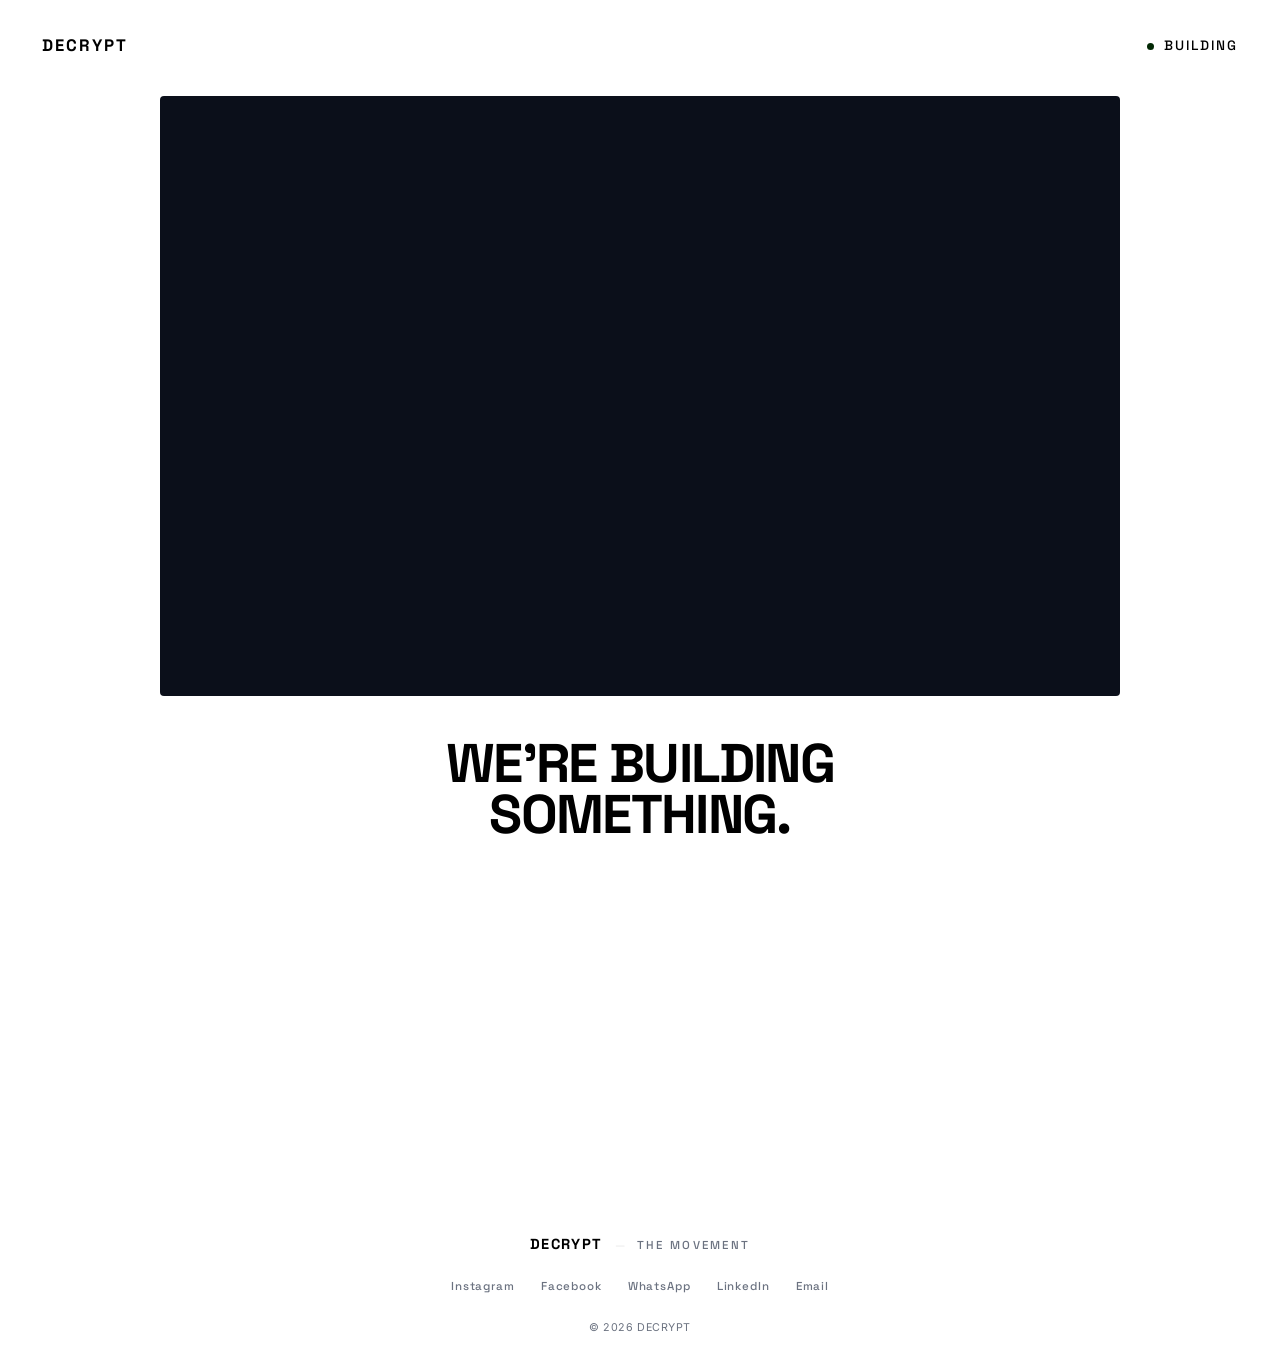
==== commit da1413a0: "added decrypt link" ====
--- a/Decrypt/index.html
+++ b/Decrypt/index.html
@@ -3,285 +3,157 @@
 <head>
     <meta charset="UTF-8">
     <meta name="viewport" content="width=device-width, initial-scale=1.0">
-    <title>DECRYPT — The Movement</title>
-    <meta name="description" content="DECRYPT is a movement of technology enthusiasts, creatives and builders creating spaces to learn, connect and shape what comes next.">
+    <title>DECRYPT — Something Is Being Built</title>
+    <meta name="description" content="DECRYPT is a movement of technology enthusiasts, creatives and builders. The next chapter is currently under construction.">
     
-    <!-- Typography -->
+    <!-- Open Graph -->
+    <meta property="og:title" content="DECRYPT — Something Is Being Built">
+    <meta property="og:description" content="DECRYPT is a movement of technology enthusiasts, creatives and builders. The next chapter is currently under construction.">
+    <meta property="og:type" content="website">
+    <meta property="og:image" content="assets/branding/og-image.jpg">
+    
+    <!-- Theme Color -->
+    <meta name="theme-color" content="#022804">
+    
+    <!-- Favicon -->
+    <link rel="icon" type="image/svg+xml" href="data:image/svg+xml,%3Csvg xmlns='http://www.w3.org/2000/svg' viewBox='0 0 100 100'%3E%3Crect width='100' height='100' fill='%23022804'/%3E%3Ctext x='50' y='68' font-family='system-ui' font-size='50' font-weight='700' fill='white' text-anchor='middle'%3ED%3C/text%3E%3C/svg%3E">
+    
+    <!-- Fonts -->
     <link rel="preconnect" href="https://fonts.googleapis.com">
     <link rel="preconnect" href="https://fonts.gstatic.com" crossorigin>
-    <link href="https://fonts.googleapis.com/css2?family=Manrope:wght@300;400;500;600;700;800&display=swap" rel="stylesheet">
+    <link href="https://fonts.googleapis.com/css2?family=Inter:wght@300;400;500;600;700&family=Space+Grotesk:wght@300;400;500;600;700&display=swap" rel="stylesheet">
     
     <link rel="stylesheet" href="style.css">
 </head>
 <body>
-
-    <!-- Loading Sequence -->
-    <div id="loader">
-        <div class="loader-text">DECRYPT</div>
-        <div class="loader-line"></div>
-    </div>
-
-    <!-- Custom Cursor (Desktop Only) -->
-    <div id="cursor">
-        <span class="cursor-text"></span>
-    </div>
-
-    <!-- Navigation -->
-    <nav id="navbar">
-        <div class="nav-container">
-            <div class="nav-logo">
-                <a href="#hero">DECRYPT</a>
+    <!-- Loading Screen -->
+    <div id="loader" class="loader" aria-hidden="true">
+        <div class="loader-inner">
+            <span class="loader-brand">DECRYPT</span>
+            <span class="loader-sub">BUILDING DIGITAL SPACE</span>
+            <div class="loader-line-wrap">
+                <div class="loader-line"></div>
             </div>
-            <div class="nav-links">
-                <a href="#movement">MOVEMENT</a>
-                <a href="#decrypt-1">DECRYPT 1.0</a>
-                <a href="#archive">ARCHIVE</a>
-                <a href="#join" class="nav-join">JOIN</a>
-            </div>
-            <button class="mobile-menu-btn" aria-label="Toggle menu">
-                <span></span>
-                <span></span>
-            </button>
-        </div>
-    </nav>
-
-    <!-- Mobile Menu Overlay -->
-    <div class="mobile-menu">
-        <div class="mobile-links">
-            <a href="#movement">MOVEMENT</a>
-            <a href="#decrypt-1">DECRYPT 1.0</a>
-            <a href="#archive">ARCHIVE</a>
-            <a href="#join">JOIN DECRYPT</a>
         </div>
     </div>
-
-    <main>
-        <!-- 01 HERO -->
-        <section id="hero" class="section-hero">
-            <div class="hero-content">
-                <h1 class="hero-title reveal-text">DECRYPT</h1>
-                <div class="hero-meta reveal-up">
-                    <p>A MOVEMENT FOR THE<br>TECH-CURIOUS.</p>
-                </div>
+    
+    <!-- Custom Cursor -->
+    <div id="cursor" class="cursor" aria-hidden="true"></div>
+    
+    <!-- Main Page -->
+    <div class="page" id="page">
+        <!-- Header -->
+        <header class="header">
+            <a href="#" class="logo" aria-label="DECRYPT" data-cursor>
+                <span class="logo-text">DECRYPT</span>
+            </a>
+            <div class="status" aria-live="polite">
+                <span class="status-dot" aria-hidden="true"></span>
+                <span class="status-text">BUILDING</span>
             </div>
-            <div class="hero-footer reveal-up delay-1">
-                <span class="green-dot"></span>
-                <p>MOVEMENT / TECHNOLOGY / CREATIVITY</p>
-            </div>
-        </section>
-
-        <!-- 02 THE MOVEMENT -->
-        <section id="movement" class="section-movement">
-            <div class="grid">
-                <div class="col-5">
-                    <h2 class="section-heading reveal-up">NOT JUST<br>A CONFERENCE.</h2>
-                </div>
-                <div class="col-7">
-                    <p class="large-body reveal-up delay-1">DECRYPT IS<br>A MOVEMENT.</p>
-                    <p class="standard-body reveal-up delay-2 mt-2">DECRYPT is a movement of technology enthusiasts, creatives, learners, and builders who believe exposure to the right knowledge, people, and ideas can change the trajectory of a person's future.</p>
-                    <p class="standard-body reveal-up delay-3 mt-1">The annual conference is the movement's flagship gathering. But the movement extends far beyond the conference.</p>
-                </div>
-            </div>
-        </section>
-
-        <!-- 03 MANIFESTO -->
-        <section id="manifesto" class="section-manifesto">
-            <div class="manifesto-wrapper">
-                <h2 class="manifesto-text reveal-up">WE DON'T<br>JUST CONSUME<br>THE FUTURE.</h2>
-                <h2 class="manifesto-text indent-1 reveal-up">WE LEARN IT.</h2>
-                <h2 class="manifesto-text indent-2 reveal-up">WE BUILD IT.</h2>
-                <h2 class="manifesto-text indent-3 reveal-up accent-text">WE SHAPE IT.</h2>
+        </header>
+        
+        <!-- Hero / Construction Scene -->
+        <main class="main">
+            <div class="scene-wrap" id="sceneWrap">
+                <!-- Video Layer (replace with actual 3D video when available) -->
+                <video 
+                    id="constructionVideo"
+                    class="scene-video"
+                    autoplay 
+                    muted 
+                    loop 
+                    playsinline
+                    preload="auto"
+                    poster="assets/animation/decrypt-construction-poster.jpg"
+                    aria-label="DECRYPT construction animation"
+                >
+                    <source src="assets/animation/decrypt-construction.webm" type="video/webm">
+                    <source src="assets/animation/decrypt-construction.mp4" type="video/mp4">
+                </video>
                 
-                <div class="grid mt-5">
-                    <div class="col-4 push-8">
-                        <p class="standard-body reveal-up">Technology is changing quickly. Young people should not simply consume technology. They should understand it. Question it. Secure it. And eventually shape what comes next.</p>
-                        <p class="standard-body reveal-up mt-1">DECRYPT exists to create environments where people can encounter ideas, knowledge, people, and opportunities that push them forward.</p>
+                <!-- Canvas Fallback Animation -->
+                <canvas id="constructionCanvas" class="scene-canvas" aria-hidden="true"></canvas>
+                
+                <!-- Reduced Motion Fallback -->
+                <div id="reducedMotionFallback" class="scene-fallback" aria-hidden="true">
+                    <div class="fallback-inner">
+                        <div class="fallback-structure">
+                            <div class="fallback-brick fb-1"></div>
+                            <div class="fallback-brick fb-2"></div>
+                            <div class="fallback-brick fb-3"></div>
+                            <div class="fallback-brick fb-4"></div>
+                            <div class="fallback-brick fb-5"></div>
+                            <div class="fallback-frame"></div>
+                        </div>
+                        <div class="fallback-char fc-1"></div>
+                        <div class="fallback-char fc-2"></div>
+                        <div class="fallback-char fc-3"></div>
                     </div>
                 </div>
             </div>
-        </section>
-
-        <!-- 04 WHAT WE DO -->
-        <section id="ecosystem" class="section-ecosystem">
-            <div class="grid">
-                <div class="col-12 mb-4">
-                    <h3 class="meta-heading reveal-up">THE ECOSYSTEM</h3>
-                </div>
-                <div class="col-12 ecosystem-list" id="ecosystem-container">
-                    <!-- Populated by JS -->
-                </div>
+            
+            <!-- Copy -->
+            <div class="copy">
+                <h1 class="copy-headline">
+                    <span class="copy-line" data-reveal>WE'RE BUILDING</span>
+                    <span class="copy-line" data-reveal>SOMETHING.</span>
+                </h1>
+                <p class="copy-body" data-reveal>
+                    The next chapter of DECRYPT is under construction.<br>
+                    We're taking our time to build it properly.
+                </p>
             </div>
-        </section>
-
-        <!-- 05 DECRYPT 1.0 -->
-        <section id="decrypt-1" class="section-decrypt-1">
-            <div class="grid decrypt-header">
-                <div class="col-12 reveal-up">
-                    <h3 class="meta-heading accent-text">THE INAUGURAL EDITION</h3>
-                    <h2 class="massive-heading mt-1">DECRYPT 1.0</h2>
-                </div>
-                <div class="col-6 mt-2 reveal-up delay-1">
-                    <p class="large-body">THE CODE BEHIND CREATIVITY</p>
-                    <p class="meta-text mt-1">OCTOBER 2025</p>
-                </div>
-                <div class="col-6 mt-2 reveal-up delay-2">
-                    <p class="standard-body">DECRYPT 1.0 was a 7-day certified digital skills conference conducted virtually through Telegram. It brought together participants, volunteers, speakers, and a four-person planning team for seven consecutive days of learning and interaction.</p>
-                </div>
-            </div>
-
-            <!-- Timeline -->
-            <div class="timeline-container mt-5">
-                <div class="grid">
-                    <div class="col-12 mb-2">
-                        <h3 class="meta-heading reveal-up">THE PROGRAM</h3>
+            
+            <!-- Countdown -->
+            <div class="countdown" id="countdown" aria-live="polite" data-reveal>
+                <span class="countdown-label">LAUNCHING IN</span>
+                <div class="countdown-grid" id="countdownGrid">
+                    <div class="countdown-unit">
+                        <span class="countdown-number" id="cdDays">00</span>
+                        <span class="countdown-name">DAYS</span>
                     </div>
-                </div>
-                <div class="timeline" id="timeline-container">
-                    <!-- Populated by JS -->
-                </div>
-            </div>
-
-            <!-- Speakers -->
-            <div class="speakers-container mt-5">
-                <div class="grid">
-                    <div class="col-12 mb-3">
-                        <h3 class="meta-heading reveal-up">THE SPEAKERS</h3>
+                    <div class="countdown-unit">
+                        <span class="countdown-number" id="cdHours">00</span>
+                        <span class="countdown-name">HOURS</span>
                     </div>
-                </div>
-                <div class="grid speakers-grid" id="speakers-container">
-                    <!-- Populated by JS -->
-                </div>
-            </div>
-
-            <!-- Outcomes -->
-            <div class="outcomes-container mt-5">
-                <div class="grid">
-                    <div class="col-4 reveal-up">
-                        <h4 class="small-heading mb-1">PARTICIPANTS RECEIVED</h4>
-                        <ul class="clean-list">
-                            <li>7 days of structured digital learning</li>
-                            <li>Practical insights from experienced speakers</li>
-                            <li>Session recordings</li>
-                            <li>Certificate of Participation</li>
-                        </ul>
+                    <div class="countdown-unit">
+                        <span class="countdown-number" id="cdMinutes">00</span>
+                        <span class="countdown-name">MINUTES</span>
                     </div>
-                    <div class="col-4 reveal-up delay-1">
-                        <h4 class="small-heading mb-1">EXPOSURE TO</h4>
-                        <ul class="clean-list">
-                            <li>Artificial Intelligence</li>
-                            <li>Cybersecurity</li>
-                            <li>Video Editing & Graphic Design</li>
-                            <li>Leadership & Entrepreneurship</li>
-                            <li>Forex & Digital Opportunities</li>
-                        </ul>
-                    </div>
-                    <div class="col-4 reveal-up delay-2">
-                        <h4 class="small-heading mb-1">RECOGNITION</h4>
-                        <ul class="clean-list">
-                            <li><strong>Planning Team:</strong> Certificates of Excellence</li>
-                            <li><strong>Speakers:</strong> Awards of Honor</li>
-                        </ul>
+                    <div class="countdown-unit">
+                        <span class="countdown-number" id="cdSeconds">00</span>
+                        <span class="countdown-name">SECONDS</span>
                     </div>
                 </div>
             </div>
-        </section>
-
-        <!-- 06 THE ARCHIVE -->
-        <section id="archive" class="section-archive">
-            <div class="archive-header reveal-up">
-                <h2 class="section-heading">THE ARCHIVE</h2>
-                <div class="archive-controls">
-                    <button id="prev-archive" aria-label="Previous image">←</button>
-                    <button id="next-archive" aria-label="Next image">→</button>
-                </div>
+            
+            <!-- Live State (hidden by default) -->
+            <div class="live-state" id="liveState" aria-hidden="true" data-reveal>
+                <h2 class="live-title">WE'RE LIVE.</h2>
+                <a href="#" class="live-cta" id="liveCta" data-cursor>
+                    ENTER DECRYPT <span class="live-arrow">→</span>
+                </a>
             </div>
-            
-            <div class="archive-carousel" id="archive-carousel">
-                <!-- Populated by JS -->
+        </main>
+        
+        <!-- Footer -->
+        <footer class="footer">
+            <div class="footer-brand">
+                <span class="footer-name">DECRYPT</span>
+                <span class="footer-tag">THE MOVEMENT</span>
             </div>
-        </section>
-
-        <!-- 07 PEOPLE / COMMUNITY -->
-        <section id="people" class="section-people">
-            <div class="grid">
-                <div class="col-6 reveal-up">
-                    <h2 class="section-heading">THE PEOPLE<br>ARE THE<br>MOVEMENT.</h2>
-                </div>
-                <div class="col-5 push-1 mt-2 reveal-up delay-1">
-                    <p class="standard-body">DECRYPT brings together people at different stages: students, creatives, developers, cybersecurity enthusiasts, entrepreneurs, designers, AI enthusiasts, curious learners, and builders.</p>
-                </div>
-            </div>
-
-            <div class="testimonials mt-5" id="testimonials-container">
-                <!-- Populated by JS -->
-            </div>
-        </section>
-
-        <!-- 08 WHAT'S NEXT -->
-        <section id="future" class="section-future">
-            <div class="grid">
-                <div class="col-12 reveal-up">
-                    <h2 class="section-heading text-center">THIS IS ONLY<br>THE BEGINNING.</h2>
-                </div>
-                <div class="col-6 push-3 text-center mt-3 reveal-up delay-1">
-                    <p class="standard-body">DECRYPT aims to grow beyond an annual conference into a continuing ecosystem of meetings, conversations, learning experiences, creative challenges, and publications.</p>
-                    <p class="standard-body mt-1">The long-term vision is to create a network of young, technology-savvy people who grow with one another. People who may one day become significant figures in technology can look back and recognize that some of their earliest exposure, conversations or opportunities were connected to DECRYPT.</p>
-                    
-                    <div class="next-teaser mt-4">
-                        <h3 class="massive-heading">DECRYPT 2.0</h3>
-                        <p class="meta-heading accent-text mt-1">COMING NEXT</p>
-                    </div>
-                </div>
-            </div>
-        </section>
-
-        <!-- 09 JOIN DECRYPT -->
-        <section id="join" class="section-join">
-            <div class="join-content reveal-up">
-                <h2 class="section-heading">BE PART OF IT.</h2>
-                <div class="cta-group mt-4" id="cta-container">
-                    <!-- Populated by JS -->
-                </div>
-            </div>
-        </section>
-
-    </main>
-
-    <!-- 10 FOOTER -->
-    <footer id="footer">
-        <div class="grid">
-            <div class="col-4">
-                <h3 class="footer-logo">DECRYPT</h3>
-                <p class="meta-text mt-1">The movement for the tech-curious.</p>
-            </div>
-            <div class="col-4">
-                <h4 class="meta-heading mb-1">CONNECT</h4>
-                <ul class="clean-list" id="social-links">
-                    <!-- Populated by JS -->
-                </ul>
-            </div>
-            <div class="col-4">
-                <h4 class="meta-heading mb-1">INQUIRIES</h4>
-                <ul class="clean-list" id="contact-links">
-                    <!-- Populated by JS -->
-                </ul>
-            </div>
-            <div class="col-12 footer-bottom mt-4 pt-2 border-top">
-                <p class="meta-text">© <span id="current-year"></span> DECRYPT MOVEMENT. ALL RIGHTS RESERVED.</p>
-                <p class="meta-text">DESIGNED FOR THE FUTURE.</p>
-            </div>
-        </div>
-    </footer>
-
-    <!-- Fullscreen Image Viewer -->
-    <div id="image-viewer" class="fullscreen-viewer">
-        <button class="viewer-close" aria-label="Close viewer">✕</button>
-        <button class="viewer-prev" aria-label="Previous image">←</button>
-        <img src="" alt="Fullscreen view" id="viewer-image">
-        <button class="viewer-next" aria-label="Next image">→</button>
-        <div class="viewer-counter"><span id="viewer-current">1</span> / <span id="viewer-total">1</span></div>
+            <nav class="footer-social" aria-label="Social links">
+                <a href="#" class="social-link" id="socialInstagram" data-cursor aria-label="Instagram">Instagram</a>
+                <a href="#" class="social-link" id="socialFacebook" data-cursor aria-label="Facebook">Facebook</a>
+                <a href="#" class="social-link" id="socialWhatsApp" data-cursor aria-label="WhatsApp">WhatsApp</a>
+                <a href="#" class="social-link" id="socialLinkedIn" data-cursor aria-label="LinkedIn">LinkedIn</a>
+                <a href="#" class="social-link" id="socialEmail" data-cursor aria-label="Email">Email</a>
+            </nav>
+            <p class="footer-copy">© <span id="footerYear">2026</span> DECRYPT</p>
+        </footer>
     </div>
-
+    
     <script src="script.js"></script>
 </body>
 </html>
--- a/Decrypt/style.css
+++ b/Decrypt/style.css
@@ -1,867 +1,758 @@
-/* ==========================================================================
-   CSS VARIABLES & SETUP
-   ========================================================================== */
 :root {
-    --bg: #ffffff;
-    --text: #000000;
-    --accent: #022804;
-    
-    --font-main: 'Manrope', -apple-system, BlinkMacSystemFont, sans-serif;
-    
-    --space-xs: 0.5rem;
-    --space-sm: 1rem;
-    --space-md: 2rem;
-    --space-lg: 4rem;
-    --space-xl: 8rem;
-    --space-xxl: 12rem;
-    
-    --transition-smooth: cubic-bezier(0.16, 1, 0.3, 1);
-}
-
-* {
+    --c-bg: #FFFFFF;
+    --c-text: #000000;
+    --c-accent: #022804;
+    --c-text-secondary: #6B7280;
+    --c-border: rgba(0, 0, 0, 0.08);
+    --c-surface: #F8F9FB;
+    --c-yellow: #F2D16B;
+    --c-yellow-dark: #D4A017;
+    --c-goggle: #1A1A1A;
+    --c-space: #0B0F1A;
+    
+    --font-display: 'Space Grotesk', system-ui, -apple-system, sans-serif;
+    --font-body: 'Inter', system-ui, -apple-system, sans-serif;
+    
+    --t-fast: 150ms cubic-bezier(0.4, 0, 0.2, 1);
+    --t-base: 300ms cubic-bezier(0.4, 0, 0.2, 1);
+    --t-slow: 600ms cubic-bezier(0.16, 1, 0.3, 1);
+    --t-reveal: 800ms cubic-bezier(0.16, 1, 0.3, 1);
+    
+    --z-loader: 9999;
+    --z-cursor: 9998;
+    --z-header: 100;
+}
+
+/* Reset */
+*, *::before, *::after {
     margin: 0;
     padding: 0;
     box-sizing: border-box;
 }
 
 html {
-    scroll-behavior: smooth;
-    background-color: var(--bg);
-}
-
-body {
-    font-family: var(--font-main);
-    color: var(--text);
-    background-color: var(--bg);
-    line-height: 1.5;
-    overflow-x: hidden;
     -webkit-font-smoothing: antialiased;
     -moz-osx-font-smoothing: grayscale;
+    text-rendering: optimizeLegibility;
+}
+
+body {
+    font-family: var(--font-body);
+    font-size: 16px;
+    line-height: 1.6;
+    color: var(--c-text);
+    background: var(--c-bg);
+    overflow-x: hidden;
+    min-height: 100vh;
+    min-height: 100dvh;
+}
+
+body.loading {
+    overflow: hidden;
+}
+
+a {
+    color: inherit;
+    text-decoration: none;
+}
+
+button {
+    font-family: inherit;
+    cursor: pointer;
+    border: none;
+    background: none;
+    color: inherit;
+}
+
+:focus-visible {
+    outline: 2px solid var(--c-accent);
+    outline-offset: 3px;
 }
 
 ::selection {
-    background-color: var(--accent);
-    color: var(--bg);
-}
-
-/* ==========================================================================
-   TYPOGRAPHY
-   ========================================================================== */
-.hero-title {
-    font-size: clamp(4rem, 12vw, 12rem);
-    font-weight: 800;
-    letter-spacing: -0.04em;
-    line-height: 0.9;
+    background: var(--c-accent);
+    color: var(--c-bg);
+}
+
+/* ============================================
+   LOADER
+   ============================================ */
+.loader {
+    position: fixed;
+    inset: 0;
+    background: var(--c-bg);
+    z-index: var(--z-loader);
+    display: flex;
+    align-items: center;
+    justify-content: center;
+    transition: opacity var(--t-slow), visibility var(--t-slow);
+}
+
+.loader.hidden {
+    opacity: 0;
+    visibility: hidden;
+    pointer-events: none;
+}
+
+.loader-inner {
+    text-align: center;
+    display: flex;
+    flex-direction: column;
+    align-items: center;
+    gap: 1rem;
+}
+
+.loader-brand {
+    font-family: var(--font-display);
+    font-size: clamp(1.75rem, 1.5rem + 1.2vw, 2.5rem);
+    font-weight: 700;
+    letter-spacing: 0.15em;
+    opacity: 0;
+    transform: translateY(12px);
+    animation: loaderIn 0.5s var(--t-reveal) forwards;
+}
+
+.loader-sub {
+    font-family: var(--font-display);
+    font-size: clamp(0.65rem, 0.6rem + 0.3vw, 0.8rem);
+    font-weight: 500;
+    letter-spacing: 0.25em;
+    color: var(--c-text-secondary);
     text-transform: uppercase;
-}
-
-.massive-heading {
-    font-size: clamp(3rem, 8vw, 8rem);
+    opacity: 0;
+    transform: translateY(8px);
+    animation: loaderIn 0.5s 0.15s var(--t-reveal) forwards;
+}
+
+.loader-line-wrap {
+    width: 120px;
+    height: 2px;
+    background: var(--c-border);
+    overflow: hidden;
+    border-radius: 1px;
+    opacity: 0;
+    animation: loaderIn 0.4s 0.3s var(--t-reveal) forwards;
+}
+
+.loader-line {
+    width: 100%;
+    height: 100%;
+    background: var(--c-accent);
+    transform: translateX(-100%);
+    animation: loaderLine 1s 0.4s cubic-bezier(0.4, 0, 0.2, 1) forwards;
+}
+
+@keyframes loaderIn {
+    to { opacity: 1; transform: translateY(0); }
+}
+
+@keyframes loaderLine {
+    0% { transform: translateX(-100%); }
+    60% { transform: translateX(0); }
+    100% { transform: translateX(100%); }
+}
+
+/* ============================================
+   CUSTOM CURSOR
+   ============================================ */
+.cursor {
+    position: fixed;
+    width: 8px;
+    height: 8px;
+    background: var(--c-text);
+    border-radius: 50%;
+    pointer-events: none;
+    z-index: var(--z-cursor);
+    transform: translate(-50%, -50%);
+    transition: width 0.25s ease, height 0.25s ease, background 0.25s ease;
+    mix-blend-mode: difference;
+    display: none;
+}
+
+.cursor.expanded {
+    width: 40px;
+    height: 40px;
+    background: var(--c-accent);
+    mix-blend-mode: normal;
+    opacity: 0.9;
+}
+
+@media (pointer: fine) {
+    .cursor { display: block; }
+    body { cursor: none; }
+    a, button { cursor: none; }
+}
+
+/* ============================================
+   PAGE LAYOUT
+   ============================================ */
+.page {
+    min-height: 100vh;
+    min-height: 100dvh;
+    display: flex;
+    flex-direction: column;
+    position: relative;
+    opacity: 0;
+    transition: opacity var(--t-slow);
+}
+
+.page.ready {
+    opacity: 1;
+}
+
+/* ============================================
+   HEADER
+   ============================================ */
+.header {
+    position: fixed;
+    top: 0;
+    left: 0;
+    right: 0;
+    z-index: var(--z-header);
+    display: flex;
+    align-items: center;
+    justify-content: space-between;
+    padding: clamp(1.25rem, 1rem + 1vw, 2rem) clamp(1.5rem, 1rem + 2vw, 3rem);
+    pointer-events: none;
+}
+
+.header > * {
+    pointer-events: auto;
+}
+
+.logo {
+    font-family: var(--font-display);
+    font-size: clamp(0.875rem, 0.8rem + 0.3vw, 1.1rem);
+    font-weight: 700;
+    letter-spacing: 0.12em;
+    position: relative;
+    padding: 0.25rem 0;
+    transition: opacity var(--t-fast);
+}
+
+.logo::after {
+    content: '';
+    position: absolute;
+    bottom: 0;
+    left: 0;
+    width: 100%;
+    height: 2px;
+    background: var(--c-accent);
+    transform: scaleX(0);
+    transform-origin: left;
+    transition: transform var(--t-base);
+}
+
+.logo:hover::after,
+.logo:focus::after {
+    transform: scaleX(1);
+}
+
+.logo:hover {
+    opacity: 0.7;
+}
+
+.status {
+    display: flex;
+    align-items: center;
+    gap: 0.6rem;
+    font-family: var(--font-display);
+    font-size: clamp(0.7rem, 0.65rem + 0.25vw, 0.85rem);
+    font-weight: 500;
+    letter-spacing: 0.15em;
+}
+
+.status-dot {
+    width: 7px;
+    height: 7px;
+    background: var(--c-accent);
+    border-radius: 50%;
+    animation: statusPulse 2.5s ease-in-out infinite;
+}
+
+@keyframes statusPulse {
+    0%, 100% { opacity: 1; transform: scale(1); }
+    50% { opacity: 0.4; transform: scale(0.8); }
+}
+
+/* ============================================
+   MAIN / SCENE
+   ============================================ */
+.main {
+    flex: 1;
+    display: flex;
+    flex-direction: column;
+    align-items: center;
+    justify-content: center;
+    padding: 5rem 1.5rem 2rem;
+    position: relative;
+    gap: clamp(1.5rem, 1rem + 2vw, 3rem);
+}
+
+.scene-wrap {
+    position: relative;
+    width: 100%;
+    max-width: 900px;
+    aspect-ratio: 16 / 10;
+    border-radius: 4px;
+    overflow: hidden;
+    background: var(--c-space);
+}
+
+.scene-video {
+    position: absolute;
+    inset: 0;
+    width: 100%;
+    height: 100%;
+    object-fit: cover;
+    display: none;
+}
+
+.scene-video.active {
+    display: block;
+}
+
+.scene-canvas {
+    position: absolute;
+    inset: 0;
+    width: 100%;
+    height: 100%;
+    display: block;
+}
+
+.scene-canvas.hidden {
+    display: none;
+}
+
+.scene-fallback {
+    position: absolute;
+    inset: 0;
+    width: 100%;
+    height: 100%;
+    background: var(--c-space);
+    display: none;
+    align-items: center;
+    justify-content: center;
+}
+
+.scene-fallback.active {
+    display: flex;
+}
+
+/* Fallback construction scene */
+.fallback-inner {
+    position: relative;
+    width: 60%;
+    height: 60%;
+}
+
+.fallback-frame {
+    position: absolute;
+    inset: 10%;
+    border: 2px solid rgba(255,255,255,0.15);
+    border-radius: 4px;
+}
+
+.fallback-brick {
+    position: absolute;
+    width: 18%;
+    height: 10%;
+    background: linear-gradient(135deg, var(--c-yellow-dark), var(--c-yellow));
+    border-radius: 2px;
+    opacity: 0.8;
+}
+
+.fb-1 { top: 15%; left: 20%; animation: fbFloat 4s ease-in-out infinite; }
+.fb-2 { top: 30%; left: 60%; animation: fbFloat 4s ease-in-out 0.5s infinite; }
+.fb-3 { top: 50%; left: 25%; animation: fbFloat 4s ease-in-out 1s infinite; }
+.fb-4 { top: 65%; left: 55%; animation: fbFloat 4s ease-in-out 1.5s infinite; }
+.fb-5 { top: 40%; left: 45%; animation: fbFloat 4s ease-in-out 2s infinite; }
+
+@keyframes fbFloat {
+    0%, 100% { transform: translateY(0); }
+    50% { transform: translateY(-8px); }
+}
+
+.fallback-char {
+    position: absolute;
+    width: 24px;
+    height: 24px;
+    background: var(--c-yellow);
+    border-radius: 50%;
+    box-shadow: 0 0 0 3px var(--c-yellow-dark);
+}
+
+.fallback-char::before {
+    content: '';
+    position: absolute;
+    top: 6px;
+    left: 5px;
+    width: 14px;
+    height: 6px;
+    background: var(--c-goggle);
+    border-radius: 2px;
+}
+
+.fallback-char::after {
+    content: '';
+    position: absolute;
+    top: 7px;
+    left: 7px;
+    width: 3px;
+    height: 3px;
+    background: white;
+    border-radius: 50%;
+    box-shadow: 7px 0 0 white;
+}
+
+.fc-1 { top: 70%; left: 15%; animation: fbFloat 3s ease-in-out infinite; }
+.fc-2 { top: 20%; left: 75%; animation: fbFloat 3.5s ease-in-out 0.7s infinite; }
+.fc-3 { top: 55%; left: 80%; animation: fbFloat 3.2s ease-in-out 1.2s infinite; }
+
+/* ============================================
+   COPY
+   ============================================ */
+.copy {
+    text-align: center;
+    max-width: 600px;
+}
+
+.copy-headline {
+    font-family: var(--font-display);
+    font-size: clamp(2.2rem, 1.8rem + 2vw, 4.5rem);
+    font-weight: 700;
+    line-height: 0.95;
+    letter-spacing: -0.03em;
+    margin-bottom: clamp(1rem, 0.8rem + 1vw, 1.75rem);
+}
+
+.copy-line {
+    display: block;
+}
+
+.copy-body {
+    font-size: clamp(0.9rem, 0.85rem + 0.3vw, 1.1rem);
+    line-height: 1.7;
+    color: var(--c-text-secondary);
+    max-width: 420px;
+    margin: 0 auto;
+}
+
+/* ============================================
+   COUNTDOWN
+   ============================================ */
+.countdown {
+    text-align: center;
+}
+
+.countdown.hidden {
+    display: none;
+}
+
+.countdown-label {
+    display: block;
+    font-family: var(--font-display);
+    font-size: clamp(0.6rem, 0.55rem + 0.2vw, 0.75rem);
+    font-weight: 500;
+    letter-spacing: 0.25em;
+    color: var(--c-text-secondary);
+    margin-bottom: clamp(0.75rem, 0.5rem + 1vw, 1.5rem);
+    text-transform: uppercase;
+}
+
+.countdown-grid {
+    display: flex;
+    align-items: baseline;
+    justify-content: center;
+    gap: clamp(1rem, 0.8rem + 1.5vw, 2.5rem);
+    flex-wrap: wrap;
+}
+
+.countdown-unit {
+    display: flex;
+    flex-direction: column;
+    align-items: center;
+    gap: 0.4rem;
+    min-width: 60px;
+}
+
+.countdown-number {
+    font-family: var(--font-display);
+    font-size: clamp(2.5rem, 2rem + 3vw, 5.5rem);
+    font-weight: 700;
+    line-height: 1;
+    letter-spacing: -0.03em;
+    font-variant-numeric: tabular-nums;
+    transition: color var(--t-fast);
+}
+
+.countdown-name {
+    font-family: var(--font-display);
+    font-size: clamp(0.55rem, 0.5rem + 0.2vw, 0.7rem);
+    font-weight: 500;
+    letter-spacing: 0.2em;
+    color: var(--c-text-secondary);
+    text-transform: uppercase;
+}
+
+.countdown-number:hover {
+    color: var(--c-accent);
+}
+
+/* ============================================
+   LIVE STATE
+   ============================================ */
+.live-state {
+    text-align: center;
+    display: none;
+}
+
+.live-state.active {
+    display: block;
+}
+
+.live-title {
+    font-family: var(--font-display);
+    font-size: clamp(2.5rem, 2rem + 3vw, 5rem);
     font-weight: 700;
     letter-spacing: -0.03em;
     line-height: 1;
-}
-
-.section-heading {
-    font-size: clamp(2.5rem, 6vw, 6rem);
+    margin-bottom: clamp(1rem, 0.8rem + 1vw, 1.5rem);
+}
+
+.live-cta {
+    display: inline-flex;
+    align-items: center;
+    gap: 0.75rem;
+    font-family: var(--font-display);
+    font-size: clamp(0.875rem, 0.8rem + 0.3vw, 1.1rem);
     font-weight: 600;
-    letter-spacing: -0.02em;
-    line-height: 1.1;
-}
-
-.large-body {
-    font-size: clamp(1.5rem, 3vw, 2.5rem);
-    font-weight: 500;
-    line-height: 1.3;
-    letter-spacing: -0.01em;
-}
-
-.standard-body {
-    font-size: clamp(1rem, 1.5vw, 1.25rem);
-    font-weight: 400;
-    line-height: 1.6;
-    color: #333;
-}
-
-.small-heading {
-    font-size: 1rem;
-    font-weight: 700;
-    letter-spacing: 0.05em;
-    text-transform: uppercase;
-}
-
-.meta-heading {
-    font-size: 0.85rem;
+    letter-spacing: 0.08em;
+    padding: 1rem 2rem;
+    background: var(--c-accent);
+    color: var(--c-bg);
+    border-radius: 2px;
+    transition: transform var(--t-base), box-shadow var(--t-base);
+    position: relative;
+    overflow: hidden;
+}
+
+.live-cta::before {
+    content: '';
+    position: absolute;
+    inset: 0;
+    background: rgba(255,255,255,0.1);
+    transform: translateX(-100%);
+    transition: transform var(--t-slow);
+}
+
+.live-cta:hover::before,
+.live-cta:focus::before {
+    transform: translateX(0);
+}
+
+.live-cta:hover,
+.live-cta:focus {
+    transform: translateY(-2px);
+    box-shadow: 0 12px 32px rgba(2, 40, 4, 0.2);
+}
+
+.live-arrow {
+    transition: transform var(--t-base);
+}
+
+.live-cta:hover .live-arrow,
+.live-cta:focus .live-arrow {
+    transform: translateX(4px);
+}
+
+/* ============================================
+   FOOTER
+   ============================================ */
+.footer {
+    padding: clamp(1.5rem, 1rem + 1.5vw, 2.5rem) clamp(1.5rem, 1rem + 2vw, 3rem);
+    display: flex;
+    flex-direction: column;
+    align-items: center;
+    gap: 0.75rem;
+    text-align: center;
+}
+
+.footer-brand {
+    display: flex;
+    align-items: center;
+    gap: 0.75rem;
+}
+
+.footer-name {
+    font-family: var(--font-display);
+    font-size: clamp(0.8rem, 0.75rem + 0.2vw, 0.95rem);
     font-weight: 700;
     letter-spacing: 0.1em;
+}
+
+.footer-tag {
+    font-family: var(--font-display);
+    font-size: clamp(0.65rem, 0.6rem + 0.15vw, 0.75rem);
+    font-weight: 500;
+    letter-spacing: 0.2em;
+    color: var(--c-text-secondary);
     text-transform: uppercase;
-    border-bottom: 1px solid rgba(0,0,0,0.1);
-    padding-bottom: 0.5rem;
-    display: inline-block;
-}
-
-.meta-text {
-    font-size: 0.85rem;
+}
+
+.footer-tag::before {
+    content: '—';
+    margin-right: 0.6rem;
+    color: var(--c-border);
+}
+
+.footer-social {
+    display: flex;
+    align-items: center;
+    gap: clamp(1rem, 0.8rem + 1vw, 1.75rem);
+    margin-top: 0.25rem;
+}
+
+.social-link {
+    font-family: var(--font-display);
+    font-size: clamp(0.65rem, 0.6rem + 0.15vw, 0.75rem);
     font-weight: 500;
-    letter-spacing: 0.05em;
-    text-transform: uppercase;
-    color: #666;
-}
-
-.accent-text {
-    color: var(--accent);
-}
-
-/* ==========================================================================
-   GRID & LAYOUT
-   ========================================================================== */
-.grid {
-    display: grid;
-    grid-template-columns: repeat(12, 1fr);
-    gap: var(--space-md);
-    width: 100%;
-    max-width: 1600px;
-    margin: 0 auto;
-    padding: 0 5vw;
-}
-
-.col-12 { grid-column: span 12; }
-.col-8 { grid-column: span 8; }
-.col-7 { grid-column: span 7; }
-.col-6 { grid-column: span 6; }
-.col-5 { grid-column: span 5; }
-.col-4 { grid-column: span 4; }
-.col-3 { grid-column: span 3; }
-
-.push-1 { grid-column-start: 2; }
-.push-2 { grid-column-start: 3; }
-.push-3 { grid-column-start: 4; }
-.push-8 { grid-column-start: 9; }
-
-.mt-1 { margin-top: var(--space-sm); }
-.mt-2 { margin-top: var(--space-md); }
-.mt-3 { margin-top: var(--space-lg); }
-.mt-4 { margin-top: var(--space-xl); }
-.mt-5 { margin-top: var(--space-xxl); }
-.mb-1 { margin-bottom: var(--space-sm); }
-.mb-2 { margin-bottom: var(--space-md); }
-.mb-3 { margin-bottom: var(--space-lg); }
-.mb-4 { margin-bottom: var(--space-xl); }
-
-.pt-2 { padding-top: var(--space-md); }
-.border-top { border-top: 1px solid rgba(0,0,0,0.1); }
-.text-center { text-align: center; }
-
-/* ==========================================================================
-   COMPONENTS
-   ========================================================================== */
-.clean-list {
-    list-style: none;
-}
-.clean-list li {
-    font-size: 1rem;
-    padding: 0.5rem 0;
-    border-bottom: 1px solid rgba(0,0,0,0.05);
-    color: #444;
-}
-
-.btn-primary, .btn-secondary {
-    display: inline-block;
-    padding: 1rem 2rem;
-    font-size: 0.85rem;
-    font-weight: 700;
-    letter-spacing: 0.1em;
-    text-transform: uppercase;
-    text-decoration: none;
-    border-radius: 0;
-    transition: all 0.4s var(--transition-smooth);
-    cursor: pointer;
-}
-
-.btn-primary {
-    background-color: var(--accent);
-    color: var(--bg);
-    border: 1px solid var(--accent);
-}
-.btn-primary:hover {
-    background-color: var(--text);
-    border-color: var(--text);
-}
-
-.btn-secondary {
-    background-color: transparent;
-    color: var(--text);
-    border: 1px solid rgba(0,0,0,0.2);
-}
-.btn-secondary:hover {
-    border-color: var(--text);
-}
-
-/* ==========================================================================
-   NAVIGATION
-   ========================================================================== */
-nav {
-    position: fixed;
-    top: 0;
-    left: 0;
-    width: 100%;
-    padding: var(--space-md) 5vw;
-    z-index: 100;
-    transition: all 0.4s var(--transition-smooth);
-}
-nav.scrolled {
-    background: rgba(255, 255, 255, 0.95);
-    backdrop-filter: blur(10px);
-    padding: var(--space-sm) 5vw;
-    border-bottom: 1px solid rgba(0,0,0,0.05);
-}
-
-.nav-container {
-    display: flex;
-    justify-content: space-between;
-    align-items: center;
-    max-width: 1600px;
-    margin: 0 auto;
-}
-
-.nav-logo a {
-    font-weight: 800;
-    font-size: 1.2rem;
-    text-decoration: none;
-    color: var(--text);
-    letter-spacing: 0.05em;
-}
-
-.nav-links {
-    display: flex;
-    gap: 2rem;
-    align-items: center;
-}
-
-.nav-links a {
-    font-size: 0.75rem;
-    font-weight: 600;
-    letter-spacing: 0.1em;
-    text-decoration: none;
-    color: var(--text);
-    text-transform: uppercase;
-    transition: color 0.3s;
-}
-
-.nav-links a:hover {
-    color: var(--accent);
-}
-
-.nav-join {
-    color: var(--accent) !important;
-}
-
-.mobile-menu-btn {
-    display: none;
-    background: none;
-    border: none;
-    cursor: pointer;
-    z-index: 102;
-    flex-direction: column;
-    gap: 6px;
-}
-.mobile-menu-btn span {
-    display: block;
-    width: 24px;
-    height: 2px;
-    background: var(--text);
-    transition: all 0.3s ease;
-}
-.mobile-menu-btn.active span:nth-child(1) {
-    transform: translateY(8px) rotate(45deg);
-}
-.mobile-menu-btn.active span:nth-child(2) {
-    transform: rotate(-45deg);
-}
-
-.mobile-menu {
-    position: fixed;
-    top: 0;
-    left: 0;
-    width: 100%;
-    height: 100vh;
-    background: var(--bg);
-    z-index: 101;
-    display: flex;
-    align-items: center;
-    justify-content: center;
-    opacity: 0;
-    pointer-events: none;
-    transition: opacity 0.5s var(--transition-smooth);
-}
-.mobile-menu.active {
-    opacity: 1;
-    pointer-events: auto;
-}
-.mobile-links {
-    display: flex;
-    flex-direction: column;
-    gap: 2rem;
-    text-align: center;
-}
-.mobile-links a {
-    font-size: 2rem;
-    font-weight: 700;
-    text-decoration: none;
-    color: var(--text);
-    letter-spacing: -0.02em;
-}
-
-/* ==========================================================================
-   SECTIONS
-   ========================================================================== */
-section {
-    padding: var(--space-xxl) 0;
+    letter-spacing: 0.08em;
+    color: var(--c-text-secondary);
     position: relative;
-}
-
-/* 01 Hero */
-.section-hero {
-    height: 100vh;
-    display: flex;
-    flex-direction: column;
-    justify-content: center;
-    padding-top: 10vh;
-}
-.hero-content {
-    padding: 0 5vw;
-    max-width: 1600px;
-    margin: 0 auto;
-    width: 100%;
-}
-.hero-meta {
-    margin-top: var(--space-md);
-    margin-left: 2px;
-}
-.hero-meta p {
-    font-size: clamp(1rem, 2vw, 1.5rem);
-    font-weight: 500;
-    line-height: 1.3;
-    color: #555;
-}
-.hero-footer {
-    position: absolute;
-    bottom: var(--space-md);
-    left: 5vw;
-    display: flex;
-    align-items: center;
-    gap: 1rem;
-}
-.hero-footer p {
-    font-size: 0.75rem;
-    font-weight: 600;
-    letter-spacing: 0.1em;
-}
-.green-dot {
-    width: 8px;
-    height: 8px;
-    background-color: var(--accent);
-    border-radius: 50%;
-}
-
-/* 03 Manifesto */
-.section-manifesto {
-    background-color: var(--text);
-    color: var(--bg);
-    padding: 15rem 0;
-}
-.section-manifesto .standard-body {
-    color: #bbb;
-}
-.manifesto-wrapper {
-    max-width: 1600px;
-    margin: 0 auto;
-    padding: 0 5vw;
-}
-.manifesto-text {
-    font-size: clamp(3rem, 7vw, 7rem);
-    font-weight: 700;
-    line-height: 1.1;
-    letter-spacing: -0.03em;
-}
-.indent-1 { margin-left: 10vw; }
-.indent-2 { margin-left: 20vw; }
-.indent-3 { margin-left: 30vw; }
-
-/* 04 Ecosystem */
-.ecosystem-list {
-    display: flex;
-    flex-direction: column;
-}
-.eco-item {
-    display: grid;
-    grid-template-columns: 1fr 4fr 3fr;
-    padding: var(--space-lg) 0;
-    border-bottom: 1px solid rgba(0,0,0,0.1);
-    transition: background 0.4s var(--transition-smooth);
-}
-.eco-item:hover {
-    background: rgba(2, 40, 4, 0.02);
-}
-.eco-num {
-    font-size: 0.85rem;
-    font-weight: 700;
-    color: var(--accent);
-}
-.eco-title {
-    font-size: clamp(1.5rem, 3vw, 2.5rem);
-    font-weight: 600;
-    letter-spacing: -0.02em;
-}
-.eco-desc {
-    color: #666;
-    font-size: 1.1rem;
-}
-
-/* 05 Decrypt 1.0 */
-.timeline-item {
-    display: grid;
-    grid-template-columns: repeat(12, 1fr);
-    gap: var(--space-md);
-    padding: var(--space-md) 0;
-    border-top: 1px solid rgba(0,0,0,0.1);
-    position: relative;
-    cursor: default;
-    transition: padding 0.3s ease;
-}
-.timeline-item:hover {
-    padding-left: 1rem;
-}
-.timeline-item::before {
+    padding: 0.25rem 0;
+    transition: color var(--t-fast);
+}
+
+.social-link::after {
     content: '';
-    position: absolute;
-    left: 0;
-    top: 50%;
-    transform: translateY(-50%);
-    width: 3px;
-    height: 0%;
-    background: var(--accent);
-    transition: height 0.3s ease;
-}
-.timeline-item:hover::before {
-    height: 100%;
-}
-.tl-day {
-    grid-column: span 2;
-    font-size: 0.85rem;
-    font-weight: 700;
-    color: #888;
-}
-.tl-topic {
-    grid-column: span 4;
-    font-size: 1.5rem;
-    font-weight: 600;
-}
-.tl-desc {
-    grid-column: span 6;
-    color: #555;
-    font-size: 1.1rem;
-}
-
-.speakers-grid {
-    row-gap: var(--space-lg);
-}
-.speaker-card {
-    grid-column: span 3;
-}
-.speaker-img-wrapper {
-    width: 100%;
-    aspect-ratio: 3/4;
-    background: #f0f0f0;
-    overflow: hidden;
-    margin-bottom: 1rem;
-}
-.speaker-img {
-    width: 100%;
-    height: 100%;
-    object-fit: cover;
-    filter: grayscale(100%);
-    transition: all 0.6s var(--transition-smooth);
-}
-.speaker-card:hover .speaker-img {
-    filter: grayscale(0%);
-    transform: scale(1.05);
-}
-.speaker-name {
-    font-size: 1.2rem;
-    font-weight: 700;
-}
-.speaker-topic {
-    font-size: 0.9rem;
-    color: var(--accent);
-    margin-top: 0.25rem;
-}
-
-/* 06 Archive */
-.section-archive {
-    padding-left: 5vw; /* Bleeds off right edge */
-    padding-right: 0;
-    overflow: hidden;
-}
-.archive-header {
-    display: flex;
-    justify-content: space-between;
-    align-items: flex-end;
-    padding-right: 5vw;
-    margin-bottom: var(--space-lg);
-}
-.archive-controls button {
-    background: none;
-    border: 1px solid rgba(0,0,0,0.2);
-    width: 50px;
-    height: 50px;
-    border-radius: 50%;
-    font-size: 1.2rem;
-    cursor: pointer;
-    transition: all 0.3s ease;
-    margin-left: 0.5rem;
-}
-.archive-controls button:hover {
-    background: var(--accent);
-    color: var(--bg);
-    border-color: var(--accent);
-}
-.archive-carousel {
-    display: flex;
-    gap: 2vw;
-    overflow-x: auto;
-    scroll-snap-type: x mandatory;
-    scrollbar-width: none; /* Firefox */
-    -ms-overflow-style: none;  /* IE and Edge */
-    cursor: grab;
-    padding-bottom: 2rem;
-}
-.archive-carousel::-webkit-scrollbar {
-    display: none;
-}
-.archive-carousel:active {
-    cursor: grabbing;
-}
-.archive-item {
-    flex: 0 0 auto;
-    width: 40vw;
-    height: 60vh;
-    scroll-snap-align: start;
-    position: relative;
-    overflow: hidden;
-    background: #f5f5f5;
-}
-.archive-item.small {
-    width: 25vw;
-    height: 40vh;
-    align-self: flex-end;
-}
-.archive-item.large {
-    width: 60vw;
-}
-.archive-item img {
-    width: 100%;
-    height: 100%;
-    object-fit: cover;
-    transition: transform 0.8s var(--transition-smooth);
-}
-.archive-item:hover img {
-    transform: scale(1.03);
-}
-.archive-meta {
     position: absolute;
     bottom: 0;
     left: 0;
     width: 100%;
-    padding: 1.5rem;
-    background: linear-gradient(transparent, rgba(0,0,0,0.7));
-    color: var(--bg);
+    height: 1px;
+    background: var(--c-accent);
+    transform: scaleX(0);
+    transform-origin: left;
+    transition: transform var(--t-base);
+}
+
+.social-link:hover,
+.social-link:focus {
+    color: var(--c-text);
+}
+
+.social-link:hover::after,
+.social-link:focus::after {
+    transform: scaleX(1);
+}
+
+.footer-copy {
+    font-size: clamp(0.6rem, 0.55rem + 0.15vw, 0.7rem);
+    color: var(--c-text-secondary);
+    letter-spacing: 0.05em;
+    margin-top: 0.5rem;
+}
+
+/* ============================================
+   REVEAL ANIMATIONS
+   ============================================ */
+[data-reveal] {
     opacity: 0;
-    transition: opacity 0.3s ease;
-}
-.archive-item:hover .archive-meta {
-    opacity: 1;
-}
-
-/* 07 Testimonials */
-.testimonial-card {
-    grid-column: span 6;
-    border-left: 2px solid var(--accent);
-    padding-left: 2rem;
-    margin-bottom: var(--space-lg);
-}
-.test-quote {
-    font-size: clamp(1.2rem, 2vw, 1.8rem);
-    font-weight: 500;
-    line-height: 1.4;
-    letter-spacing: -0.01em;
-}
-.test-author {
-    margin-top: 1.5rem;
-    font-weight: 700;
-    font-size: 0.9rem;
-}
-.test-role {
-    color: #666;
-    font-size: 0.85rem;
-}
-
-/* 09 Join */
-.section-join {
-    background-color: var(--accent);
-    color: var(--bg);
-    text-align: center;
-    padding: var(--space-xxl) 5vw;
-}
-.cta-group {
-    display: flex;
-    justify-content: center;
-    gap: 1.5rem;
-    flex-wrap: wrap;
-}
-.section-join .btn-primary {
-    background: var(--bg);
-    color: var(--accent);
-    border-color: var(--bg);
-}
-.section-join .btn-primary:hover {
-    background: transparent;
-    color: var(--bg);
-}
-.section-join .btn-secondary {
-    color: var(--bg);
-    border-color: rgba(255,255,255,0.3);
-}
-.section-join .btn-secondary:hover {
-    border-color: var(--bg);
-}
-
-/* 10 Footer */
-#footer {
-    padding: var(--space-xl) 0 var(--space-md);
-    background: var(--bg);
-}
-.footer-logo {
-    font-size: 2rem;
-    font-weight: 800;
-    letter-spacing: -0.02em;
-}
-#footer a {
-    color: var(--text);
-    text-decoration: none;
-    transition: color 0.3s;
-}
-#footer a:hover {
-    color: var(--accent);
-}
-.footer-bottom {
-    display: flex;
-    justify-content: space-between;
-}
-
-/* ==========================================================================
-   INTERACTIONS & ANIMATIONS
-   ========================================================================== */
-.reveal-up {
-    opacity: 0;
-    transform: translateY(40px);
-    transition: opacity 1s var(--transition-smooth), transform 1s var(--transition-smooth);
-}
-.reveal-up.active {
+    transform: translateY(30px);
+    transition: opacity var(--t-reveal), transform var(--t-reveal);
+}
+
+[data-reveal].revealed {
     opacity: 1;
     transform: translateY(0);
 }
-.delay-1 { transition-delay: 0.1s; }
-.delay-2 { transition-delay: 0.2s; }
-.delay-3 { transition-delay: 0.3s; }
-
-/* Loader */
-#loader {
-    position: fixed;
-    inset: 0;
-    background: var(--bg);
-    z-index: 9999;
-    display: flex;
-    flex-direction: column;
-    justify-content: center;
-    align-items: center;
-    transition: opacity 0.8s ease;
-}
-.loader-text {
-    font-size: 2rem;
-    font-weight: 800;
-    letter-spacing: 0.1em;
-}
-.loader-line {
-    width: 0;
-    height: 2px;
-    background: var(--accent);
-    margin-top: 1rem;
-    animation: loadLine 1s var(--transition-smooth) forwards;
-}
-@keyframes loadLine {
-    to { width: 150px; }
-}
-
-/* Custom Cursor */
-#cursor {
-    position: fixed;
-    top: 0;
-    left: 0;
-    width: 12px;
-    height: 12px;
-    background: var(--accent);
-    border-radius: 50%;
-    pointer-events: none;
-    z-index: 9998;
-    transform: translate(-50%, -50%);
-    transition: width 0.3s ease, height 0.3s ease, background 0.3s ease;
-    display: flex;
-    align-items: center;
-    justify-content: center;
-}
-.cursor-text {
-    color: var(--bg);
-    font-size: 10px;
-    font-weight: 700;
-    opacity: 0;
-    text-transform: uppercase;
-}
-#cursor.hover-view {
-    width: 60px;
-    height: 60px;
-    background: var(--accent);
-}
-#cursor.hover-view .cursor-text {
-    opacity: 1;
-}
-
-/* Fullscreen Viewer */
-.fullscreen-viewer {
-    position: fixed;
-    inset: 0;
-    background: rgba(0,0,0,0.95);
-    z-index: 10000;
-    display: flex;
-    align-items: center;
-    justify-content: center;
-    opacity: 0;
-    pointer-events: none;
-    transition: opacity 0.4s ease;
-}
-.fullscreen-viewer.active {
-    opacity: 1;
-    pointer-events: auto;
-}
-.fullscreen-viewer img {
-    max-width: 90vw;
-    max-height: 90vh;
-    object-fit: contain;
-}
-.viewer-close {
-    position: absolute;
-    top: 2rem;
-    right: 2rem;
-    background: none;
-    border: none;
-    color: white;
-    font-size: 2rem;
-    cursor: pointer;
-}
-.viewer-prev, .viewer-next {
-    position: absolute;
-    top: 50%;
-    transform: translateY(-50%);
-    background: none;
-    border: none;
-    color: white;
-    font-size: 3rem;
-    cursor: pointer;
-    padding: 1rem;
-}
-.viewer-prev { left: 2rem; }
-.viewer-next { right: 2rem; }
-.viewer-counter {
-    position: absolute;
-    bottom: 2rem;
-    left: 50%;
-    transform: translateX(-50%);
-    color: white;
-    font-size: 0.9rem;
-    letter-spacing: 0.1em;
-}
-
-/* ==========================================================================
-   RESPONSIVE (Mobile adjustments)
-   ========================================================================== */
-@media (max-width: 1024px) {
-    .indent-1 { margin-left: 5vw; }
-    .indent-2 { margin-left: 10vw; }
-    .indent-3 { margin-left: 15vw; }
-    
-    .speaker-card { grid-column: span 4; }
-    .archive-item { width: 60vw; }
-    .archive-item.small { width: 45vw; }
-    .archive-item.large { width: 75vw; }
-}
-
-@media (max-width: 768px) {
-    .nav-links { display: none; }
-    .mobile-menu-btn { display: flex; }
-    
-    .col-3, .col-4, .col-5, .col-6, .col-7, .col-8 {
-        grid-column: span 12;
-    }
-    .push-1, .push-2, .push-3, .push-8 {
-        grid-column-start: 1;
-    }
-    
-    .eco-item {
-        grid-template-columns: 1fr;
+
+/* ============================================
+   RESPONSIVE
+   ============================================ */
+@media (min-width: 768px) {
+    .main {
+        padding-top: 6rem;
+        padding-bottom: 3rem;
+    }
+    
+    .scene-wrap {
+        max-width: 800px;
+    }
+}
+
+@media (min-width: 1280px) {
+    .scene-wrap {
+        max-width: 960px;
+    }
+}
+
+@media (max-width: 480px) {
+    .main {
+        padding: 4.5rem 1.25rem 1.5rem;
+    }
+    
+    .header {
+        padding: 1rem 1.25rem;
+    }
+    
+    .countdown-grid {
+        gap: 0.75rem;
+    }
+    
+    .countdown-unit {
+        min-width: 48px;
+    }
+    
+    .footer-social {
+        flex-wrap: wrap;
+        justify-content: center;
+    }
+}
+
+@media (max-width: 360px) {
+    .countdown-grid {
         gap: 0.5rem;
     }
     
-    .timeline-item {
-        grid-template-columns: 1fr;
-        gap: 0.2rem;
-        padding-left: 1rem;
-        border-top: none;
-        border-left: 1px solid rgba(0,0,0,0.1);
-        margin-bottom: 2rem;
-    }
-    .timeline-item::before {
-        width: 100%;
-        height: 1px;
-        top: 0;
-        left: 0;
-    }
-    .timeline-item:hover {
-        padding-left: 1rem;
-    }
-    .timeline-item:hover::before {
-        height: 100%;
-        width: 3px;
-    }
-    
-    .archive-item { width: 80vw; }
-    .archive-item.small { width: 70vw; }
-    .archive-item.large { width: 90vw; }
-    
-    .testimonial-card {
-        border-left: none;
-        border-top: 2px solid var(--accent);
-        padding-left: 0;
-        padding-top: 2rem;
-    }
-
-    #cursor { display: none !important; }
-}
-
+    .countdown-number {
+        font-size: 2rem;
+    }
+}
+
+/* ============================================
+   ACCESSIBILITY
+   ============================================ */
 @media (prefers-reduced-motion: reduce) {
-    * {
+    *, *::before, *::after {
         animation-duration: 0.01ms !important;
         animation-iteration-count: 1 !important;
         transition-duration: 0.01ms !important;
-        scroll-behavior: auto !important;
-    }
-}+    }
+    
+    [data-reveal] {
+        opacity: 1;
+        transform: none;
+    }
+    
+    .loader {
+        display: none;
+    }
+    
+    .page {
+        opacity: 1;
+    }
+}
+
+.sr-only {
+    position: absolute;
+    width: 1px;
+    height: 1px;
+    padding: 0;
+    margin: -1px;
+    overflow: hidden;
+    clip: rect(0, 0, 0, 0);
+    white-space: nowrap;
+    border: 0;
+}
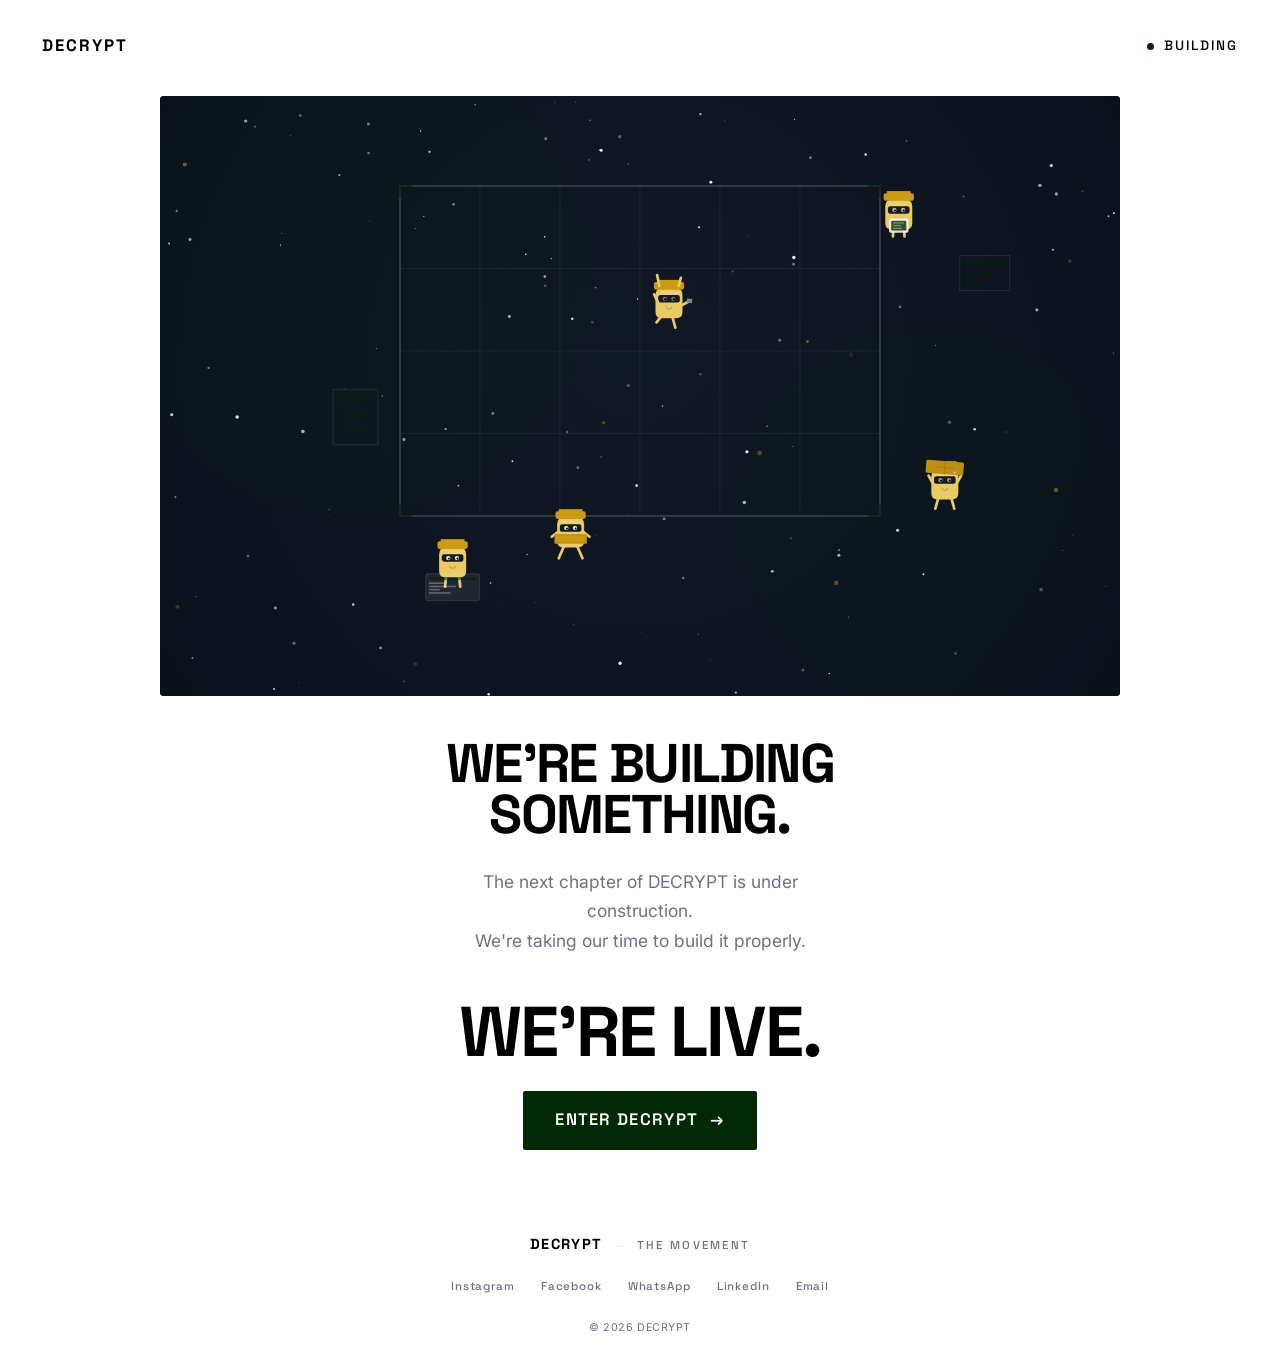
==== commit 151a7191: "changed date for decryt launch" ====
--- a/Decrypt/index.html
+++ b/Decrypt/index.html
@@ -23,7 +23,7 @@
     <link rel="preconnect" href="https://fonts.gstatic.com" crossorigin>
     <link href="https://fonts.googleapis.com/css2?family=Inter:wght@300;400;500;600;700&family=Space+Grotesk:wght@300;400;500;600;700&display=swap" rel="stylesheet">
     
-    <link rel="stylesheet" href="style.css">
+    <link rel="stylesheet" href="style.css?v=1.1">
 </head>
 <body>
     <!-- Loading Screen -->
@@ -154,6 +154,6 @@
         </footer>
     </div>
     
-    <script src="script.js"></script>
+    <script src="script.js?v=1.1"></script>
 </body>
 </html>
